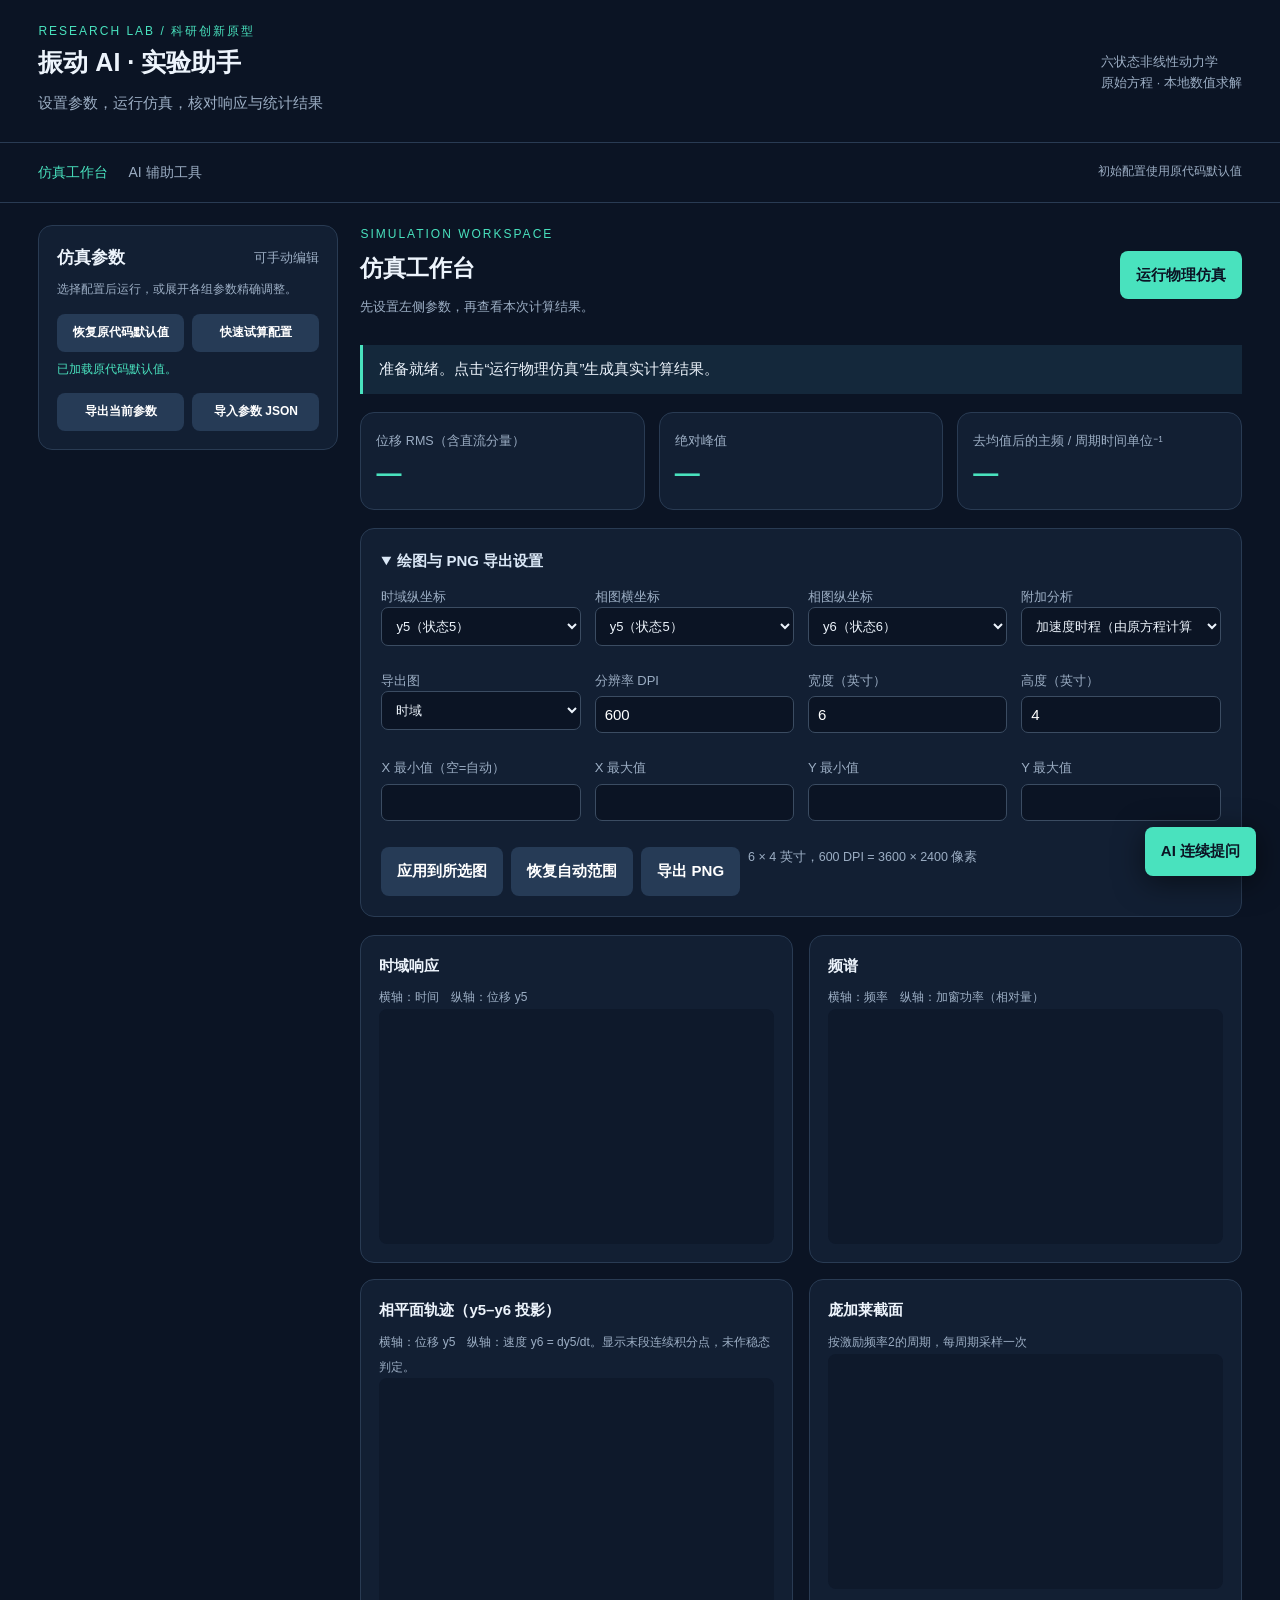
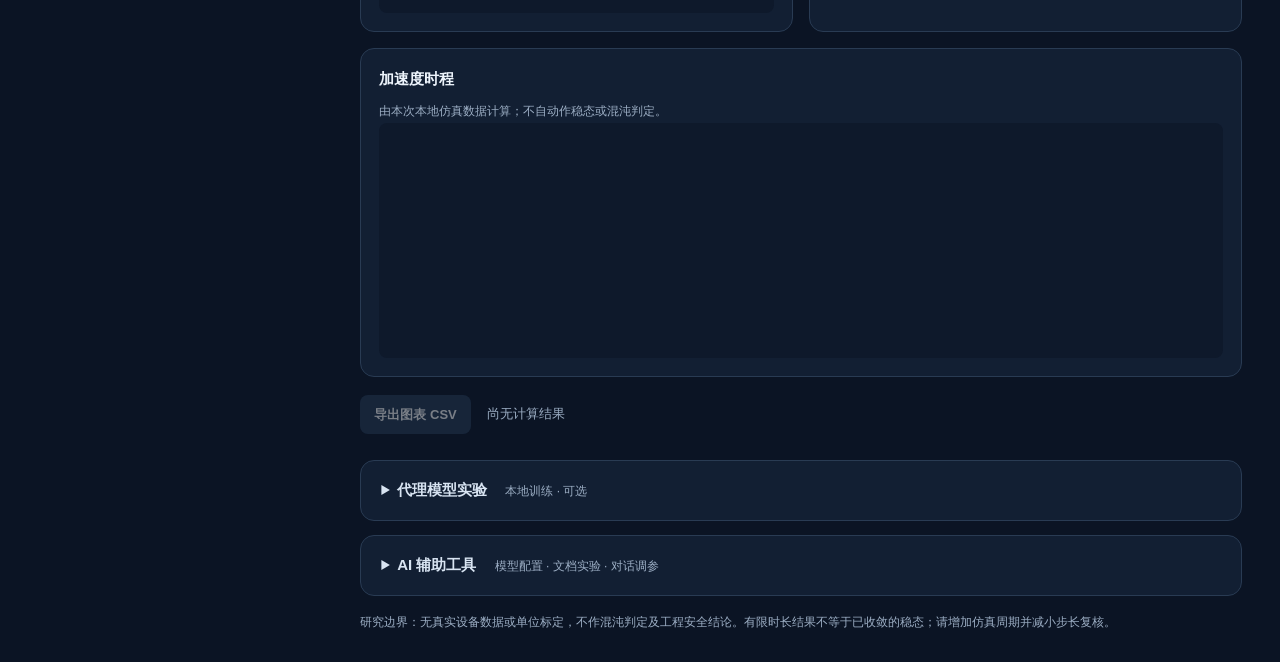
==== index.html @ e9e7aa8c "振动 AI 实验助手：六状态非线性动力学实验台" ====
<!doctype html><html lang="zh-CN"><head><meta charset="utf-8"><meta name="viewport" content="width=device-width,initial-scale=1"><title>振动 AI · 科研实验助手</title>
<link rel="stylesheet" href="/styles.css">
</head><body><header><div><div class="tag">RESEARCH LAB / 科研创新原型</div><h1>振动 AI · 实验助手</h1><p>设置参数，运行仿真，核对响应与统计结果</p></div><small>六状态非线性动力学<br>原始方程 · 本地数值求解</small></header>
<nav class="entry-modes" aria-label="工作区导航"><a href="#workspace" class="active">仿真工作台</a><button id="openAssistant" class="text-button" aria-controls="assistantTools" aria-expanded="false">AI 辅助工具</button><span>初始配置使用原代码默认值</span></nav>
<main><aside class="panel" id="manualPanel"><div class="panel-heading"><h2>仿真参数</h2><small>可手动编辑</small></div><p>选择配置后运行，或展开各组参数精确调整。</p><div class="actions"><button id="resetDefaults" class="secondary">恢复原代码默认值</button><button id="quickDefaults" class="secondary">快速试算配置</button></div><p id="parameterState" role="status">已加载原代码默认值。</p><div id="fields"></div><div id="advanced"></div><div class="actions"><button id="config" class="secondary">导出当前参数</button><button id="load" class="secondary">导入参数 JSON</button><input type="file" id="file" accept=".json" hidden></div></aside>
<section id="workspace"><div class="workspace-heading"><div><div class="tag">SIMULATION WORKSPACE</div><h2>仿真工作台</h2><p>先设置左侧参数，再查看本次计算结果。</p></div><button id="run">运行物理仿真</button></div><div id="status" class="status" role="status">准备就绪。点击“运行物理仿真”生成真实计算结果。</div><div class="metrics"><div class="metric"><small>位移 RMS（含直流分量）</small><strong id="rms">—</strong></div><div class="metric"><small>绝对峰值</small><strong id="peak">—</strong></div><div class="metric"><small>去均值后的主频 / 周期时间单位⁻¹</small><strong id="freq">—</strong></div></div><details class="panel plot-options" open><summary>绘图与 PNG 导出设置</summary><div class="option-grid"><label>时域纵坐标<select id="timeAxis"></select></label><label>相图横坐标<select id="phaseX"></select></label><label>相图纵坐标<select id="phaseY"></select></label><label>附加分析<select id="analysisKind"><option value="acceleration">加速度时程（由原方程计算）</option><option value="rms">分窗 RMS（y5）</option><option value="histogram">位移分布（y5）</option><option value="autocorrelation">自相关（y5，末段）</option><option value="custom">自定义状态投影</option></select></label><label>导出图<select id="exportPlot"><option value="time">时域</option><option value="spectrum">频谱</option><option value="phase">相图</option><option value="section">庞加莱截面</option><option value="extra">附加分析图</option></select></label><label>分辨率 DPI<input id="pngDpi" type="number" min="72" max="1200" value="600"></label><label>宽度（英寸）<input id="pngWidth" type="number" min="2" max="16" step="0.1" value="6"></label><label>高度（英寸）<input id="pngHeight" type="number" min="2" max="16" step="0.1" value="4"></label><label>X 最小值（空=自动）<input type="number" step="any" id="xmin"></label><label>X 最大值<input type="number" step="any" id="xmax"></label><label>Y 最小值<input type="number" step="any" id="ymin"></label><label>Y 最大值<input type="number" step="any" id="ymax"></label></div><div class="actions"><button id="applyRange" class="secondary">应用到所选图</button><button id="autoRange" class="secondary">恢复自动范围</button><button id="exportPng" class="secondary">导出 PNG</button><small id="pngState">6 × 4 英寸，600 DPI = 3600 × 2400 像素</small></div></details><div class="grid" id="charts"><div class="chart"><h2>时域响应</h2><small id="timeNote">横轴：时间　纵轴：位移 y5</small><canvas id="time"></canvas></div><div class="chart"><h2>频谱</h2><small>横轴：频率　纵轴：加窗功率（相对量）</small><canvas id="spectrum"></canvas></div><div class="chart"><h2>相平面轨迹（y5–y6 投影）</h2><small id="phaseNote">横轴：位移 y5　纵轴：速度 y6 = dy5/dt。显示末段连续积分点，未作稳态判定。</small><canvas id="phase"></canvas></div><div class="chart"><h2>庞加莱截面</h2><small>按激励频率2的周期，每周期采样一次</small><canvas id="section"></canvas></div></div><div class="chart extra-chart"><h2 id="extraTitle">附加动力学分析</h2><small id="extraNote">选择分析类型后显示；不自动作稳态或混沌判定。</small><canvas id="extra"></canvas></div><div class="result-actions"><button class="secondary" id="csv" disabled>导出图表 CSV</button><small id="resultMeta">尚无计算结果</small></div><details class="panel ai" id="surrogateTools"><summary>代理模型实验 <small>本地训练 · 可选</small></summary><div class="tool-content"><p>使用仿真样本训练 RMS 代理模型，并对候选参数重新求解验证。</p><button id="learn" class="secondary">训练代理模型并验证</button><h3>实验记录</h3><p id="aiResult">使用固定种子生成36组仿真实验，27组训练、9组独立留出评估。AI预测不同参数下的RMS，再用物理仿真验证推荐。训练仅调整第三阻尼，保持外部激励不变。</p><div class="actions"><button class="secondary" id="report" disabled>导出实验报告</button><button class="secondary" id="apply" disabled>采用推荐参数并仿真</button></div><p class="notice">训练范围：Omegaeh 0.7–1.3；Fah 0.02–0.12；Epsilon33 0.02–0.08。</p></div></details><details class="panel auxiliary" id="assistantTools"><summary>AI 辅助工具 <small>模型配置 · 文档实验 · 对话调参</small></summary><div id="assistant" class="tool-content"></div></details><p class="notice">研究边界：无真实设备数据或单位标定，不作混沌判定及工程安全结论。有限时长结果不等于已收敛的稳态；请增加仿真周期并减小步长复核。</p></section></main>
<button id="chatLauncher" class="chat-launcher" aria-controls="chatDock">AI 连续提问</button><aside id="chatDock" class="chat-dock" hidden><div class="dock-heading"><strong>AI 科研助手</strong><button id="closeChat" class="secondary">收起</button></div><div id="dockBody"></div></aside><script src="/defaults.js"></script>
<script src="/main.js"></script><script src="/assistant.js"></script><script src="/analysis.js"></script></body></html>
---- styles.css ----
:root{color-scheme:dark;--bg:#0b1424;--card:#121f33;--line:#293b53;--muted:#9caec4;--accent:#49e2be}*{box-sizing:border-box}body{margin:0;background:var(--bg);color:#edf4fc;font:15px/1.65 'Microsoft YaHei',sans-serif}header{padding:30px 4vw 22px;border-bottom:1px solid var(--line);display:flex;justify-content:space-between;align-items:center}h1{font-size:27px;margin:0}p{margin:8px 0;color:var(--muted)}.tag{color:var(--accent);font-size:12px;letter-spacing:2px}main{display:grid;grid-template-columns:310px 1fr;gap:24px;padding:25px 4vw}.panel,.chart,.metric{background:var(--card);border:1px solid var(--line);border-radius:14px;padding:20px}.panel{align-self:start}h2{font-size:17px;margin:0 0 14px}label{display:block;color:var(--muted);font-size:13px;margin:12px 0}input{width:100%;margin-top:5px;border:1px solid #3b4c62;border-radius:7px;padding:9px;background:#0b1424;color:white;font-size:15px}button{border:0;border-radius:8px;padding:12px 16px;font:inherit;font-weight:600;cursor:pointer;background:var(--accent);color:#0b1424}button.secondary{background:#263b56;color:white}button:disabled{opacity:.45;cursor:wait}.actions{display:flex;gap:8px;flex-wrap:wrap;margin-top:14px}.panel button{width:100%}small{color:var(--muted)}.metrics{display:grid;grid-template-columns:repeat(3,1fr);gap:14px;margin:16px 0}.metric{padding:15px}.metric strong{font-size:25px;display:block;color:var(--accent);overflow-wrap:anywhere}.grid{display:grid;grid-template-columns:1fr 1fr;gap:16px}.chart h2{margin-bottom:6px}canvas{width:100%;height:235px;display:block}.status{padding:12px 16px;border-left:3px solid var(--accent);background:#14283b;white-space:pre-wrap}.ai{margin-top:20px}#aiResult{white-space:pre-wrap}details{margin-top:14px}summary{cursor:pointer;color:var(--muted)}.notice{font-size:12px;margin-top:16px}.good{color:var(--accent)}@media(max-width:950px){main{grid-template-columns:minmax(0,1fr)}.panel,section,.chart{min-width:0}.grid{grid-template-columns:1fr}header{display:block}.metrics{grid-template-columns:1fr}}
select,textarea{width:100%;background:#0b1424;color:#edf4fc;border:1px solid #3b4c62;border-radius:7px;padding:10px;font:inherit}textarea{min-height:110px;resize:vertical}pre{white-space:pre-wrap;overflow-wrap:anywhere;font:13px/1.6 Microsoft YaHei,sans-serif}table{width:100%;border-collapse:collapse;font-size:13px}td,th{text-align:left;padding:8px;border-bottom:1px solid #293b53;overflow-wrap:anywhere}.assistant-panel{margin-bottom:20px}.assistant-panel button{width:auto}input[type=checkbox]{width:auto} .scroll-table{overflow:auto}.entry-modes{padding:18px 4vw 0}.entry-modes a{display:inline-block;padding:10px 16px;margin-right:12px;border:1px solid #49e2be;border-radius:8px;color:#49e2be;text-decoration:none}#manualPanel,#assistant{scroll-margin-top:20px}#parameterState{font-size:12px;color:#49e2be}summary{font-weight:600} .entry-modes p{font-size:13px}.preset-row{display:flex;flex-wrap:wrap;gap:6px;margin:12px 0}.preset-row button{padding:7px 10px;font-size:12px}.chat-box{border:1px solid #3b4c62;border-radius:12px;padding:16px;margin:20px 0}.chat-log{max-height:320px;overflow:auto;display:flex;flex-direction:column;gap:10px}.chat-msg{white-space:pre-wrap;overflow-wrap:anywhere;padding:10px 14px;border-radius:10px;background:#192e46;max-width:95%}.chat-msg.user{align-self:flex-end;background:#245648}.chat-box textarea{min-height:75px;margin-top:12px}
/* Simulation is the primary workspace; auxiliary tools stay collapsed. */
html{scroll-behavior:smooth}header{padding:22px 3vw 18px}h1{font-size:25px}
main{grid-template-columns:300px minmax(0,1fr);gap:22px;padding:22px 3vw;max-width:1720px;margin:auto}
.entry-modes{padding:12px 3vw;display:flex;align-items:center;gap:20px;border-bottom:1px solid var(--line)}
.entry-modes a{margin:0;padding:6px 0;border:0;border-radius:0;font-size:14px}.entry-modes span{margin-left:auto;color:var(--muted);font-size:12px}
.text-button{background:transparent;color:var(--muted);font-size:14px;padding:6px 0;font-weight:400}
.panel-heading,.workspace-heading{display:flex;align-items:center;justify-content:space-between;gap:16px}.panel-heading h2{margin:0}.workspace-heading{margin-bottom:20px}.workspace-heading h2{font-size:23px;margin:5px 0}.workspace-heading p{font-size:13px}.workspace-heading button{white-space:nowrap}
#manualPanel{position:sticky;top:18px;max-height:calc(100vh - 36px);overflow:auto;padding:18px}#manualPanel>p{font-size:12px}#fields details{border-top:1px solid var(--line);padding-top:10px;margin-top:12px}#fields summary{color:#d8e4f2}#fields label{margin:9px 0;font-size:12px}#fields input{padding:7px 9px;font-size:14px}#manualPanel .actions button{font-size:12px;padding:9px 10px;flex:1}
.metrics{margin:18px 0}.chart{padding:18px}.chart h2{font-size:15px}.chart small{font-size:12px}.grid{gap:16px}
.result-actions{display:flex;align-items:center;gap:16px;margin:18px 0 26px;flex-wrap:wrap}.result-actions button{font-size:13px;padding:9px 14px}
.auxiliary,.ai{padding:0;margin:14px 0}.auxiliary>summary,.ai>summary{padding:17px 20px;color:#d8e4f2;list-style-position:inside}.auxiliary summary small,.ai summary small{font-weight:400;margin-left:14px;font-size:12px}.tool-content{padding:0 20px 20px}.assistant-panel{border:0;background:transparent;padding:0;margin:0}.assistant-panel h2{display:none}.assistant-panel>p{font-size:13px}.chat-box{border:0;border-top:1px solid var(--line);border-radius:0;padding:14px 0}.chat-box>summary{font-size:14px;color:#d8e4f2}.chat-log{margin-top:16px}.tool-content button{width:auto}.notice{line-height:1.7}button:focus-visible,a:focus-visible,summary:focus-visible{outline:2px solid var(--accent);outline-offset:4px}button:disabled{cursor:not-allowed}canvas{background:#0e192b;border-radius:8px}
@media(max-width:1050px){main{grid-template-columns:270px minmax(0,1fr)}.grid{grid-template-columns:1fr}.metric strong{font-size:22px}}
@media(max-width:760px){main{grid-template-columns:minmax(0,1fr);padding:16px}#manualPanel{position:static;max-height:none}.workspace-heading{align-items:flex-start}.workspace-heading h2{font-size:20px}.entry-modes{padding:10px 16px;gap:18px}.entry-modes span{display:none}header{padding:18px 16px}header>small{display:none}.metrics{grid-template-columns:repeat(3,minmax(0,1fr));gap:8px}.metric{padding:10px}.metric small{font-size:10px}.metric strong{font-size:18px}.auxiliary summary small,.ai summary small{display:block;margin:5px 0 0 18px}.workspace-heading button{font-size:13px;padding:12px}.tool-content{padding:0 14px 16px}}

.option-grid{display:grid;grid-template-columns:repeat(4,minmax(0,1fr));gap:0 14px}.plot-options{margin-bottom:18px}.plot-options>summary{color:#dbe8f7}.extra-chart{margin-top:16px}.chat-launcher{position:fixed;right:24px;bottom:24px;z-index:40;box-shadow:0 6px 30px #0008}.chat-dock{position:fixed;right:18px;bottom:18px;width:min(480px,calc(100vw - 24px));height:min(780px,calc(100vh - 36px));background:#121f33;border:1px solid #49e2be;border-radius:14px;z-index:50;box-shadow:0 12px 60px #000a;display:flex;flex-direction:column}.chat-dock[hidden]{display:none}.dock-heading{display:flex;justify-content:space-between;align-items:center;padding:12px 16px;border-bottom:1px solid #293b53}.dock-heading button{padding:6px 12px;font-size:12px}#dockBody{padding:14px;overflow:auto;flex:1;display:flex;flex-direction:column}.chat-dock .chat-box{border:0;margin:0;padding:0;display:flex;flex-direction:column;flex:1;min-height:0}.chat-dock .chat-box>summary{display:none}.chat-dock .chat-log{flex:1;min-height:180px;max-height:none;overflow:auto;margin:0}.chat-dock .chat-msg{font-size:13px;flex-shrink:0}.chat-dock textarea{min-height:85px;max-height:180px}.chat-dock pre{font-size:11px}.chat-memory{display:flex;align-items:center;gap:10px;font-size:12px}.chat-memory select{width:auto;padding:5px}.chat-dock button{font-size:12px;padding:8px 12px}.chat-config-link{margin-bottom:10px}.plot-options .actions button{width:auto}@media(max-width:900px){.option-grid{grid-template-columns:repeat(2,minmax(0,1fr))}}
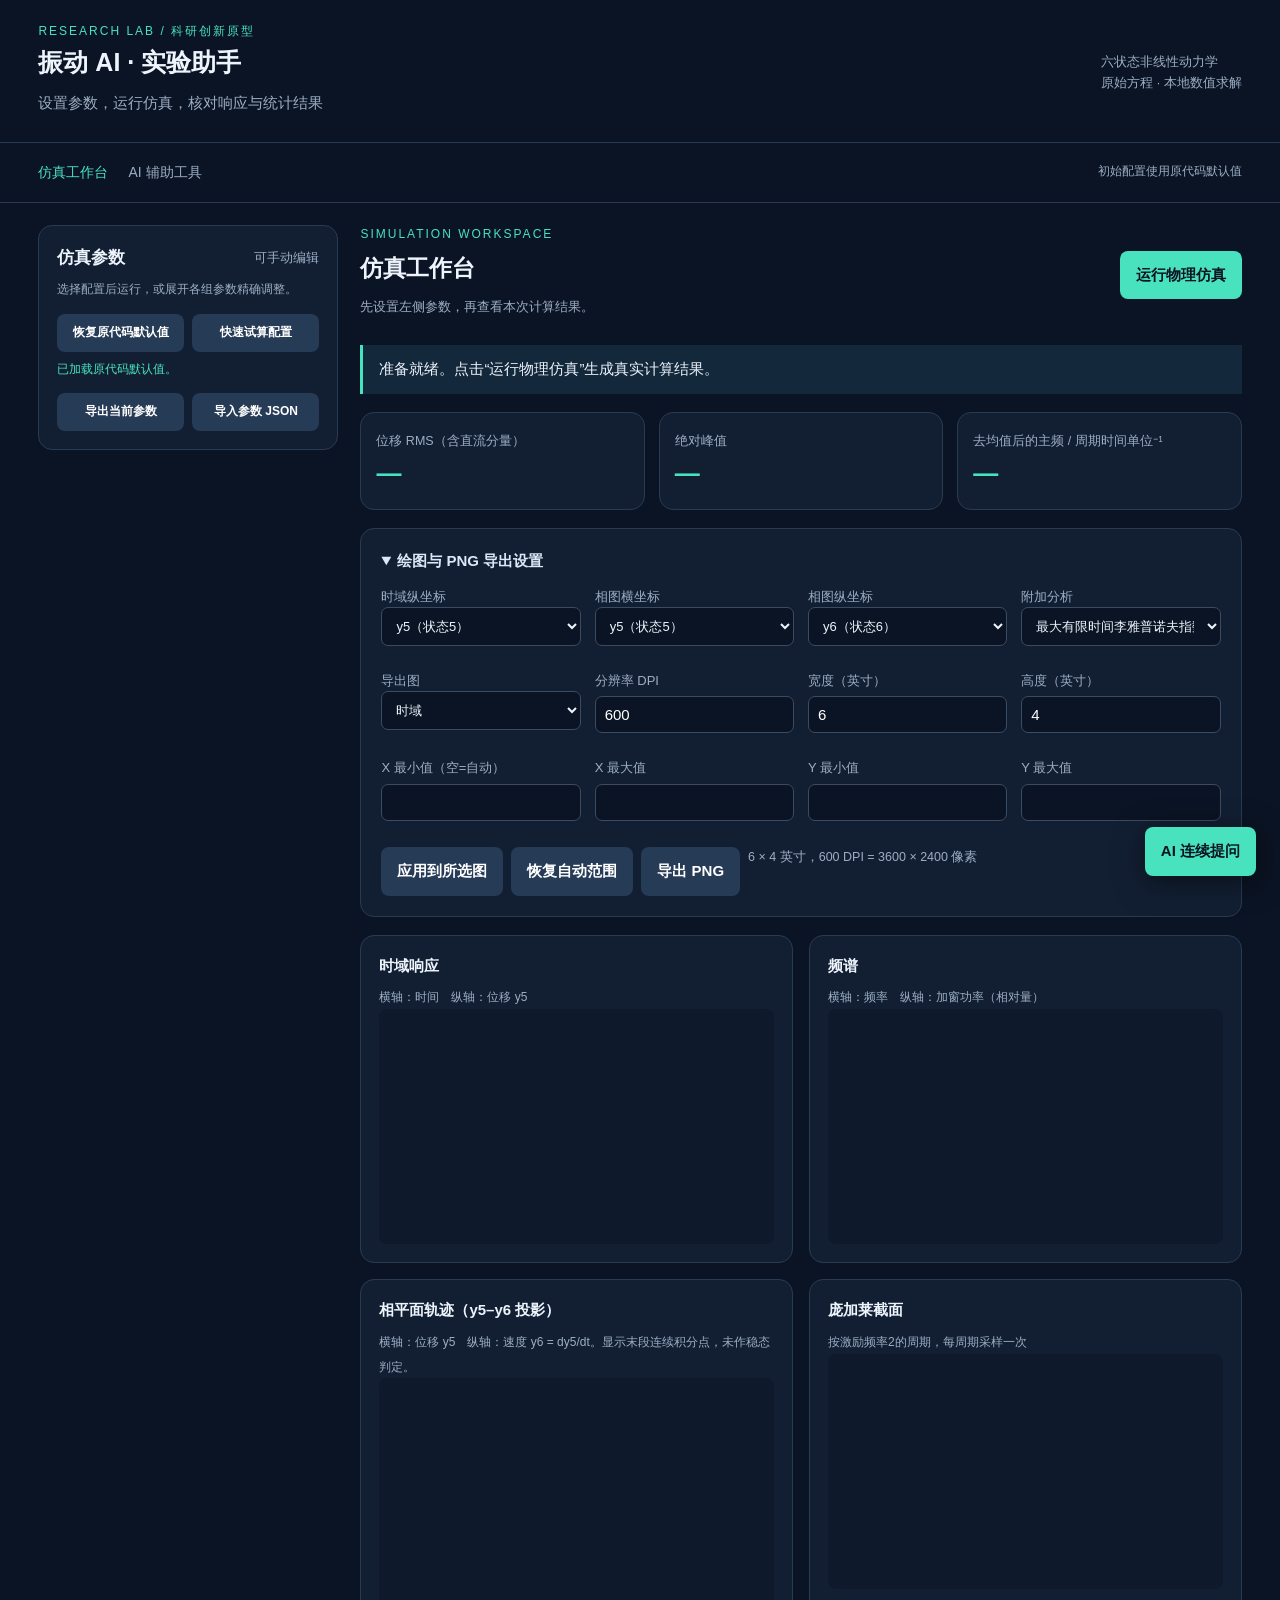
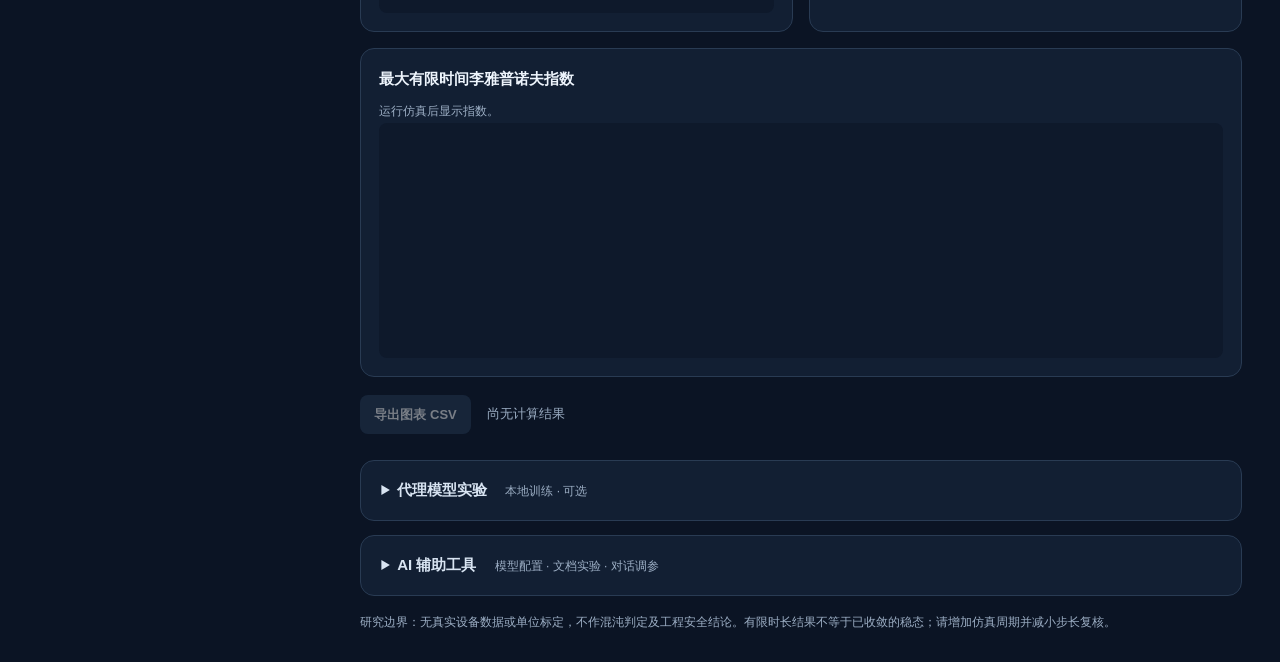
==== commit f5b17cab: "将加速度分析替换为有限时间李雅普诺夫指数" ====
--- a/index.html
+++ b/index.html
@@ -1,8 +1,9 @@
-<!doctype html><html lang="zh-CN"><head><meta charset="utf-8"><meta name="viewport" content="width=device-width,initial-scale=1"><title>振动 AI · 科研实验助手</title>
-<link rel="stylesheet" href="/styles.css">
-</head><body><header><div><div class="tag">RESEARCH LAB / 科研创新原型</div><h1>振动 AI · 实验助手</h1><p>设置参数，运行仿真，核对响应与统计结果</p></div><small>六状态非线性动力学<br>原始方程 · 本地数值求解</small></header>
-<nav class="entry-modes" aria-label="工作区导航"><a href="#workspace" class="active">仿真工作台</a><button id="openAssistant" class="text-button" aria-controls="assistantTools" aria-expanded="false">AI 辅助工具</button><span>初始配置使用原代码默认值</span></nav>
-<main><aside class="panel" id="manualPanel"><div class="panel-heading"><h2>仿真参数</h2><small>可手动编辑</small></div><p>选择配置后运行，或展开各组参数精确调整。</p><div class="actions"><button id="resetDefaults" class="secondary">恢复原代码默认值</button><button id="quickDefaults" class="secondary">快速试算配置</button></div><p id="parameterState" role="status">已加载原代码默认值。</p><div id="fields"></div><div id="advanced"></div><div class="actions"><button id="config" class="secondary">导出当前参数</button><button id="load" class="secondary">导入参数 JSON</button><input type="file" id="file" accept=".json" hidden></div></aside>
-<section id="workspace"><div class="workspace-heading"><div><div class="tag">SIMULATION WORKSPACE</div><h2>仿真工作台</h2><p>先设置左侧参数，再查看本次计算结果。</p></div><button id="run">运行物理仿真</button></div><div id="status" class="status" role="status">准备就绪。点击“运行物理仿真”生成真实计算结果。</div><div class="metrics"><div class="metric"><small>位移 RMS（含直流分量）</small><strong id="rms">—</strong></div><div class="metric"><small>绝对峰值</small><strong id="peak">—</strong></div><div class="metric"><small>去均值后的主频 / 周期时间单位⁻¹</small><strong id="freq">—</strong></div></div><details class="panel plot-options" open><summary>绘图与 PNG 导出设置</summary><div class="option-grid"><label>时域纵坐标<select id="timeAxis"></select></label><label>相图横坐标<select id="phaseX"></select></label><label>相图纵坐标<select id="phaseY"></select></label><label>附加分析<select id="analysisKind"><option value="acceleration">加速度时程（由原方程计算）</option><option value="rms">分窗 RMS（y5）</option><option value="histogram">位移分布（y5）</option><option value="autocorrelation">自相关（y5，末段）</option><option value="custom">自定义状态投影</option></select></label><label>导出图<select id="exportPlot"><option value="time">时域</option><option value="spectrum">频谱</option><option value="phase">相图</option><option value="section">庞加莱截面</option><option value="extra">附加分析图</option></select></label><label>分辨率 DPI<input id="pngDpi" type="number" min="72" max="1200" value="600"></label><label>宽度（英寸）<input id="pngWidth" type="number" min="2" max="16" step="0.1" value="6"></label><label>高度（英寸）<input id="pngHeight" type="number" min="2" max="16" step="0.1" value="4"></label><label>X 最小值（空=自动）<input type="number" step="any" id="xmin"></label><label>X 最大值<input type="number" step="any" id="xmax"></label><label>Y 最小值<input type="number" step="any" id="ymin"></label><label>Y 最大值<input type="number" step="any" id="ymax"></label></div><div class="actions"><button id="applyRange" class="secondary">应用到所选图</button><button id="autoRange" class="secondary">恢复自动范围</button><button id="exportPng" class="secondary">导出 PNG</button><small id="pngState">6 × 4 英寸，600 DPI = 3600 × 2400 像素</small></div></details><div class="grid" id="charts"><div class="chart"><h2>时域响应</h2><small id="timeNote">横轴：时间　纵轴：位移 y5</small><canvas id="time"></canvas></div><div class="chart"><h2>频谱</h2><small>横轴：频率　纵轴：加窗功率（相对量）</small><canvas id="spectrum"></canvas></div><div class="chart"><h2>相平面轨迹（y5–y6 投影）</h2><small id="phaseNote">横轴：位移 y5　纵轴：速度 y6 = dy5/dt。显示末段连续积分点，未作稳态判定。</small><canvas id="phase"></canvas></div><div class="chart"><h2>庞加莱截面</h2><small>按激励频率2的周期，每周期采样一次</small><canvas id="section"></canvas></div></div><div class="chart extra-chart"><h2 id="extraTitle">附加动力学分析</h2><small id="extraNote">选择分析类型后显示；不自动作稳态或混沌判定。</small><canvas id="extra"></canvas></div><div class="result-actions"><button class="secondary" id="csv" disabled>导出图表 CSV</button><small id="resultMeta">尚无计算结果</small></div><details class="panel ai" id="surrogateTools"><summary>代理模型实验 <small>本地训练 · 可选</small></summary><div class="tool-content"><p>使用仿真样本训练 RMS 代理模型，并对候选参数重新求解验证。</p><button id="learn" class="secondary">训练代理模型并验证</button><h3>实验记录</h3><p id="aiResult">使用固定种子生成36组仿真实验，27组训练、9组独立留出评估。AI预测不同参数下的RMS，再用物理仿真验证推荐。训练仅调整第三阻尼，保持外部激励不变。</p><div class="actions"><button class="secondary" id="report" disabled>导出实验报告</button><button class="secondary" id="apply" disabled>采用推荐参数并仿真</button></div><p class="notice">训练范围：Omegaeh 0.7–1.3；Fah 0.02–0.12；Epsilon33 0.02–0.08。</p></div></details><details class="panel auxiliary" id="assistantTools"><summary>AI 辅助工具 <small>模型配置 · 文档实验 · 对话调参</small></summary><div id="assistant" class="tool-content"></div></details><p class="notice">研究边界：无真实设备数据或单位标定，不作混沌判定及工程安全结论。有限时长结果不等于已收敛的稳态；请增加仿真周期并减小步长复核。</p></section></main>
-<button id="chatLauncher" class="chat-launcher" aria-controls="chatDock">AI 连续提问</button><aside id="chatDock" class="chat-dock" hidden><div class="dock-heading"><strong>AI 科研助手</strong><button id="closeChat" class="secondary">收起</button></div><div id="dockBody"></div></aside><script src="/defaults.js"></script>
-<script src="/main.js"></script><script src="/assistant.js"></script><script src="/analysis.js"></script></body></html>
+<!doctype html><html lang="zh-CN"><head><meta charset="utf-8"><meta name="viewport" content="width=device-width,initial-scale=1"><title>振动 AI · 科研实验助手</title>
+<link rel="stylesheet" href="/styles.css">
+</head><body><header><div><div class="tag">RESEARCH LAB / 科研创新原型</div><h1>振动 AI · 实验助手</h1><p>设置参数，运行仿真，核对响应与统计结果</p></div><small>六状态非线性动力学<br>原始方程 · 本地数值求解</small></header>
+<nav class="entry-modes" aria-label="工作区导航"><a href="#workspace" class="active">仿真工作台</a><button id="openAssistant" class="text-button" aria-controls="assistantTools" aria-expanded="false">AI 辅助工具</button><span>初始配置使用原代码默认值</span></nav>
+<main><aside class="panel" id="manualPanel"><div class="panel-heading"><h2>仿真参数</h2><small>可手动编辑</small></div><p>选择配置后运行，或展开各组参数精确调整。</p><div class="actions"><button id="resetDefaults" class="secondary">恢复原代码默认值</button><button id="quickDefaults" class="secondary">快速试算配置</button></div><p id="parameterState" role="status">已加载原代码默认值。</p><div id="fields"></div><div id="advanced"></div><div class="actions"><button id="config" class="secondary">导出当前参数</button><button id="load" class="secondary">导入参数 JSON</button><input type="file" id="file" accept=".json" hidden></div></aside>
+<section id="workspace"><div class="workspace-heading"><div><div class="tag">SIMULATION WORKSPACE</div><h2>仿真工作台</h2><p>先设置左侧参数，再查看本次计算结果。</p></div><button id="run">运行物理仿真</button></div><div id="status" class="status" role="status">准备就绪。点击“运行物理仿真”生成真实计算结果。</div><div class="metrics"><div class="metric"><small>位移 RMS（含直流分量）</small><strong id="rms">—</strong></div><div class="metric"><small>绝对峰值</small><strong id="peak">—</strong></div><div class="metric"><small>去均值后的主频 / 周期时间单位⁻¹</small><strong id="freq">—</strong></div></div><details class="panel plot-options" open><summary>绘图与 PNG 导出设置</summary><div class="option-grid"><label>时域纵坐标<select id="timeAxis"></select></label><label>相图横坐标<select id="phaseX"></select></label><label>相图纵坐标<select id="phaseY"></select></label><label>附加分析<select id="analysisKind"><option value="lyapunov">最大有限时间李雅普诺夫指数</option><option value="rms">分窗 RMS（y5）</option><option value="histogram">位移分布（y5）</option><option value="autocorrelation">自相关（y5，末段）</option><option value="custom">自定义状态投影</option></select></label><label>导出图<select id="exportPlot"><option value="time">时域</option><option value="spectrum">频谱</option><option value="phase">相图</option><option value="section">庞加莱截面</option><option value="extra">附加分析图</option></select></label><label>分辨率 DPI<input id="pngDpi" type="number" min="72" max="1200" value="600"></label><label>宽度（英寸）<input id="pngWidth" type="number" min="2" max="16" step="0.1" value="6"></label><label>高度（英寸）<input id="pngHeight" type="number" min="2" max="16" step="0.1" value="4"></label><label>X 最小值（空=自动）<input type="number" step="any" id="xmin"></label><label>X 最大值<input type="number" step="any" id="xmax"></label><label>Y 最小值<input type="number" step="any" id="ymin"></label><label>Y 最大值<input type="number" step="any" id="ymax"></label></div><div class="actions"><button id="applyRange" class="secondary">应用到所选图</button><button id="autoRange" class="secondary">恢复自动范围</button><button id="exportPng" class="secondary">导出 PNG</button><small id="pngState">6 × 4 英寸，600 DPI = 3600 × 2400 像素</small></div></details><div class="grid" id="charts"><div class="chart"><h2>时域响应</h2><small id="timeNote">横轴：时间　纵轴：位移 y5</small><canvas id="time"></canvas></div><div class="chart"><h2>频谱</h2><small>横轴：频率　纵轴：加窗功率（相对量）</small><canvas id="spectrum"></canvas></div><div class="chart"><h2>相平面轨迹（y5–y6 投影）</h2><small id="phaseNote">横轴：位移 y5　纵轴：速度 y6 = dy5/dt。显示末段连续积分点，未作稳态判定。</small><canvas id="phase"></canvas></div><div class="chart"><h2>庞加莱截面</h2><small>按激励频率2的周期，每周期采样一次</small><canvas id="section"></canvas></div></div><div class="chart extra-chart"><h2 id="extraTitle">附加动力学分析</h2><small id="extraNote">选择分析类型后显示；不自动作稳态或混沌判定。</small><canvas id="extra"></canvas></div><div class="result-actions"><button class="secondary" id="csv" disabled>导出图表 CSV</button><small id="resultMeta">尚无计算结果</small></div><details class="panel ai" id="surrogateTools"><summary>代理模型实验 <small>本地训练 · 可选</small></summary><div class="tool-content"><p>使用仿真样本训练 RMS 代理模型，并对候选参数重新求解验证。</p><button id="learn" class="secondary">训练代理模型并验证</button><h3>实验记录</h3><p id="aiResult">使用固定种子生成36组仿真实验，27组训练、9组独立留出评估。AI预测不同参数下的RMS，再用物理仿真验证推荐。训练仅调整第三阻尼，保持外部激励不变。</p><div class="actions"><button class="secondary" id="report" disabled>导出实验报告</button><button class="secondary" id="apply" disabled>采用推荐参数并仿真</button></div><p class="notice">训练范围：Omegaeh 0.7–1.3；Fah 0.02–0.12；Epsilon33 0.02–0.08。</p></div></details><details class="panel auxiliary" id="assistantTools"><summary>AI 辅助工具 <small>模型配置 · 文档实验 · 对话调参</small></summary><div id="assistant" class="tool-content"></div></details><p class="notice">研究边界：无真实设备数据或单位标定，不作混沌判定及工程安全结论。有限时长结果不等于已收敛的稳态；请增加仿真周期并减小步长复核。</p></section></main>
+<button id="chatLauncher" class="chat-launcher" aria-controls="chatDock">AI 连续提问</button><aside id="chatDock" class="chat-dock" hidden><div class="dock-heading"><strong>AI 科研助手</strong><button id="closeChat" class="secondary">收起</button></div><div id="dockBody"></div></aside><script src="/defaults.js"></script>
+<script src="/main.js"></script><script src="/assistant.js"></script><script src="/analysis.js"></script></body></html>
+
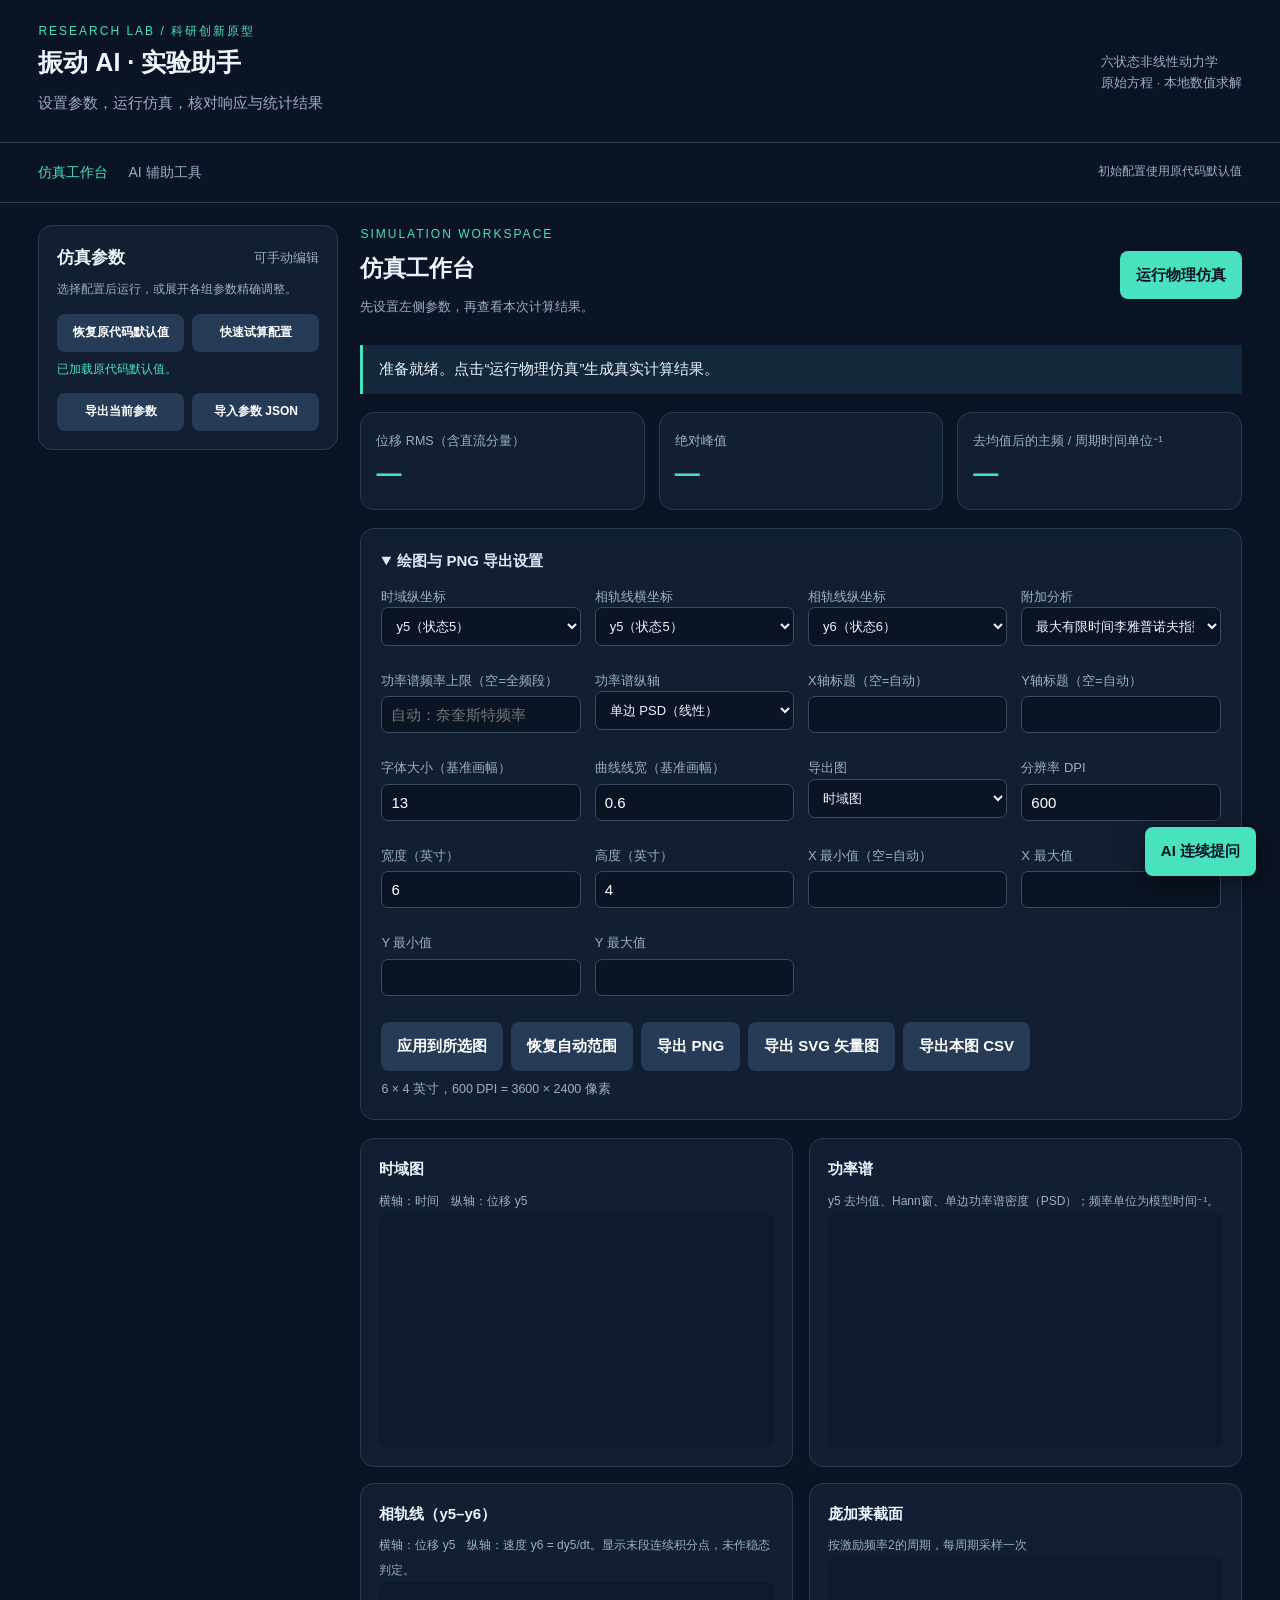
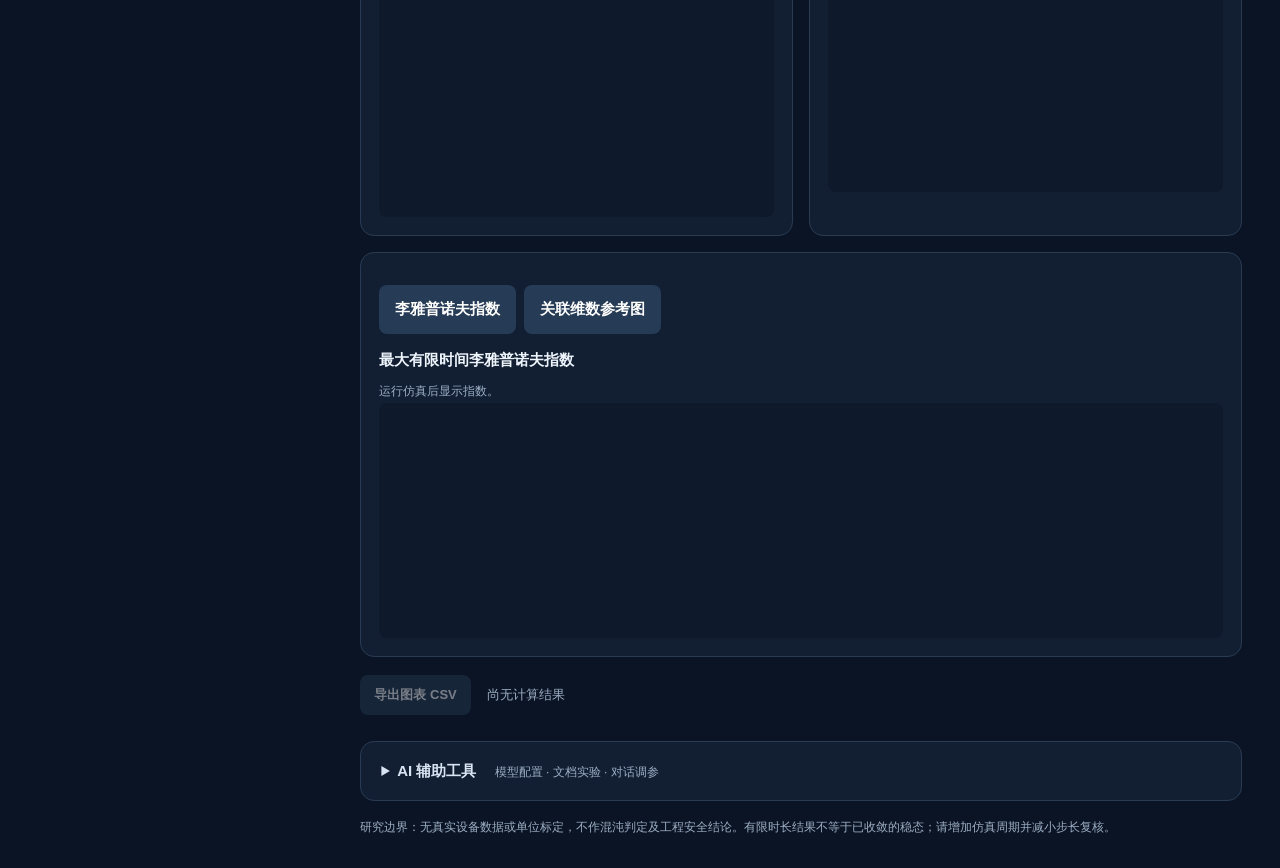
==== commit f4bcaf2f: "Update index.html" ====
--- a/index.html
+++ b/index.html
@@ -3,7 +3,8 @@
 </head><body><header><div><div class="tag">RESEARCH LAB / 科研创新原型</div><h1>振动 AI · 实验助手</h1><p>设置参数，运行仿真，核对响应与统计结果</p></div><small>六状态非线性动力学<br>原始方程 · 本地数值求解</small></header>
 <nav class="entry-modes" aria-label="工作区导航"><a href="#workspace" class="active">仿真工作台</a><button id="openAssistant" class="text-button" aria-controls="assistantTools" aria-expanded="false">AI 辅助工具</button><span>初始配置使用原代码默认值</span></nav>
 <main><aside class="panel" id="manualPanel"><div class="panel-heading"><h2>仿真参数</h2><small>可手动编辑</small></div><p>选择配置后运行，或展开各组参数精确调整。</p><div class="actions"><button id="resetDefaults" class="secondary">恢复原代码默认值</button><button id="quickDefaults" class="secondary">快速试算配置</button></div><p id="parameterState" role="status">已加载原代码默认值。</p><div id="fields"></div><div id="advanced"></div><div class="actions"><button id="config" class="secondary">导出当前参数</button><button id="load" class="secondary">导入参数 JSON</button><input type="file" id="file" accept=".json" hidden></div></aside>
-<section id="workspace"><div class="workspace-heading"><div><div class="tag">SIMULATION WORKSPACE</div><h2>仿真工作台</h2><p>先设置左侧参数，再查看本次计算结果。</p></div><button id="run">运行物理仿真</button></div><div id="status" class="status" role="status">准备就绪。点击“运行物理仿真”生成真实计算结果。</div><div class="metrics"><div class="metric"><small>位移 RMS（含直流分量）</small><strong id="rms">—</strong></div><div class="metric"><small>绝对峰值</small><strong id="peak">—</strong></div><div class="metric"><small>去均值后的主频 / 周期时间单位⁻¹</small><strong id="freq">—</strong></div></div><details class="panel plot-options" open><summary>绘图与 PNG 导出设置</summary><div class="option-grid"><label>时域纵坐标<select id="timeAxis"></select></label><label>相图横坐标<select id="phaseX"></select></label><label>相图纵坐标<select id="phaseY"></select></label><label>附加分析<select id="analysisKind"><option value="lyapunov">最大有限时间李雅普诺夫指数</option><option value="rms">分窗 RMS（y5）</option><option value="histogram">位移分布（y5）</option><option value="autocorrelation">自相关（y5，末段）</option><option value="custom">自定义状态投影</option></select></label><label>导出图<select id="exportPlot"><option value="time">时域</option><option value="spectrum">频谱</option><option value="phase">相图</option><option value="section">庞加莱截面</option><option value="extra">附加分析图</option></select></label><label>分辨率 DPI<input id="pngDpi" type="number" min="72" max="1200" value="600"></label><label>宽度（英寸）<input id="pngWidth" type="number" min="2" max="16" step="0.1" value="6"></label><label>高度（英寸）<input id="pngHeight" type="number" min="2" max="16" step="0.1" value="4"></label><label>X 最小值（空=自动）<input type="number" step="any" id="xmin"></label><label>X 最大值<input type="number" step="any" id="xmax"></label><label>Y 最小值<input type="number" step="any" id="ymin"></label><label>Y 最大值<input type="number" step="any" id="ymax"></label></div><div class="actions"><button id="applyRange" class="secondary">应用到所选图</button><button id="autoRange" class="secondary">恢复自动范围</button><button id="exportPng" class="secondary">导出 PNG</button><small id="pngState">6 × 4 英寸，600 DPI = 3600 × 2400 像素</small></div></details><div class="grid" id="charts"><div class="chart"><h2>时域响应</h2><small id="timeNote">横轴：时间　纵轴：位移 y5</small><canvas id="time"></canvas></div><div class="chart"><h2>频谱</h2><small>横轴：频率　纵轴：加窗功率（相对量）</small><canvas id="spectrum"></canvas></div><div class="chart"><h2>相平面轨迹（y5–y6 投影）</h2><small id="phaseNote">横轴：位移 y5　纵轴：速度 y6 = dy5/dt。显示末段连续积分点，未作稳态判定。</small><canvas id="phase"></canvas></div><div class="chart"><h2>庞加莱截面</h2><small>按激励频率2的周期，每周期采样一次</small><canvas id="section"></canvas></div></div><div class="chart extra-chart"><h2 id="extraTitle">附加动力学分析</h2><small id="extraNote">选择分析类型后显示；不自动作稳态或混沌判定。</small><canvas id="extra"></canvas></div><div class="result-actions"><button class="secondary" id="csv" disabled>导出图表 CSV</button><small id="resultMeta">尚无计算结果</small></div><details class="panel ai" id="surrogateTools"><summary>代理模型实验 <small>本地训练 · 可选</small></summary><div class="tool-content"><p>使用仿真样本训练 RMS 代理模型，并对候选参数重新求解验证。</p><button id="learn" class="secondary">训练代理模型并验证</button><h3>实验记录</h3><p id="aiResult">使用固定种子生成36组仿真实验，27组训练、9组独立留出评估。AI预测不同参数下的RMS，再用物理仿真验证推荐。训练仅调整第三阻尼，保持外部激励不变。</p><div class="actions"><button class="secondary" id="report" disabled>导出实验报告</button><button class="secondary" id="apply" disabled>采用推荐参数并仿真</button></div><p class="notice">训练范围：Omegaeh 0.7–1.3；Fah 0.02–0.12；Epsilon33 0.02–0.08。</p></div></details><details class="panel auxiliary" id="assistantTools"><summary>AI 辅助工具 <small>模型配置 · 文档实验 · 对话调参</small></summary><div id="assistant" class="tool-content"></div></details><p class="notice">研究边界：无真实设备数据或单位标定，不作混沌判定及工程安全结论。有限时长结果不等于已收敛的稳态；请增加仿真周期并减小步长复核。</p></section></main>
+<section id="workspace"><div class="workspace-heading"><div><div class="tag">SIMULATION WORKSPACE</div><h2>仿真工作台</h2><p>先设置左侧参数，再查看本次计算结果。</p></div><button id="run">运行物理仿真</button></div><div id="status" class="status" role="status">准备就绪。点击“运行物理仿真”生成真实计算结果。</div><div class="metrics"><div class="metric"><small>位移 RMS（含直流分量）</small><strong id="rms">—</strong></div><div class="metric"><small>绝对峰值</small><strong id="peak">—</strong></div><div class="metric"><small>去均值后的主频 / 周期时间单位⁻¹</small><strong id="freq">—</strong></div></div><details class="panel plot-options" open><summary>绘图与 PNG 导出设置</summary><div class="option-grid"><label>时域纵坐标<select id="timeAxis"></select></label><label>相轨线横坐标<select id="phaseX"></select></label><label>相轨线纵坐标<select id="phaseY"></select></label><label>附加分析<select id="analysisKind"><option value="lyapunov">最大有限时间李雅普诺夫指数</option><option value="rms">分窗 RMS（y5）</option><option value="histogram">位移分布（y5）</option><option value="autocorrelation">自相关（y5，末段）</option><option value="correlation_dimension">关联维数参考图</option><option value="custom">自定义状态投影</option></select></label><label>功率谱频率上限（空=全频段）<input id="spectrumMax" type="number" min="0" step="any" placeholder="自动：奈奎斯特频率"></label><label>功率谱纵轴<select id="spectrumScale"><option value="linear">单边 PSD（线性）</option><option value="db">单边 PSD（dB，参考值1模型单位）</option></select></label><label>X轴标题（空=自动）<input id="figureXLabel" type="text"></label><label>Y轴标题（空=自动）<input id="figureYLabel" type="text"></label><label>字体大小（基准画幅）<input id="figureFont" type="number" min="8" max="24" value="13"></label><label>曲线线宽（基准画幅）<input id="figureLine" type="number" min="0.2" max="3" step="0.1" value="0.6"></label><label>导出图<select id="exportPlot"><option value="time">时域图</option><option value="spectrum">功率谱</option><option value="phase">相图</option><option value="section">庞加莱截面</option><option value="extra">附加分析图</option></select></label><label>分辨率 DPI<input id="pngDpi" type="number" min="72" max="1200" value="600"></label><label>宽度（英寸）<input id="pngWidth" type="number" min="2" max="16" step="0.1" value="6"></label><label>高度（英寸）<input id="pngHeight" type="number" min="2" max="16" step="0.1" value="4"></label><label>X 最小值（空=自动）<input type="number" step="any" id="xmin"></label><label>X 最大值<input type="number" step="any" id="xmax"></label><label>Y 最小值<input type="number" step="any" id="ymin"></label><label>Y 最大值<input type="number" step="any" id="ymax"></label></div><div class="actions"><button id="applyRange" class="secondary">应用到所选图</button><button id="autoRange" class="secondary">恢复自动范围</button><button id="exportPng" class="secondary">导出 PNG</button><button id="exportSvg" class="secondary">导出 SVG 矢量图</button><button id="exportFigureCsv" class="secondary">导出本图 CSV</button><small id="pngState">6 × 4 英寸，600 DPI = 3600 × 2400 像素</small></div></details><div class="grid" id="charts"><div class="chart"><h2>时域图</h2><small id="timeNote">横轴：时间　纵轴：位移 y5</small><canvas id="time"></canvas></div><div class="chart"><h2>功率谱</h2><small>y5 去均值、Hann窗、单边功率谱密度（PSD）；频率单位为模型时间⁻¹。</small><canvas id="spectrum"></canvas></div><div class="chart"><h2>相轨线（y5–y6）</h2><small id="phaseNote">横轴：位移 y5　纵轴：速度 y6 = dy5/dt。显示末段连续积分点，未作稳态判定。</small><canvas id="phase"></canvas></div><div class="chart"><h2>庞加莱截面</h2><small>按激励频率2的周期，每周期采样一次</small><canvas id="section"></canvas></div></div><div class="chart extra-chart"><h2 id="extraTitle">附加动力学分析</h2><small id="extraNote">选择分析类型后显示；不自动作稳态或混沌判定。</small><canvas id="extra"></canvas></div><div class="result-actions"><button class="secondary" id="csv" disabled>导出图表 CSV</button><small id="resultMeta">尚无计算结果</small></div><details class="panel auxiliary" id="assistantTools"><summary>AI 辅助工具 <small>模型配置 · 文档实验 · 对话调参</small></summary><div id="assistant" class="tool-content"></div></details><p class="notice">研究边界：无真实设备数据或单位标定，不作混沌判定及工程安全结论。有限时长结果不等于已收敛的稳态；请增加仿真周期并减小步长复核。</p></section></main>
 <button id="chatLauncher" class="chat-launcher" aria-controls="chatDock">AI 连续提问</button><aside id="chatDock" class="chat-dock" hidden><div class="dock-heading"><strong>AI 科研助手</strong><button id="closeChat" class="secondary">收起</button></div><div id="dockBody"></div></aside><script src="/defaults.js"></script>
 <script src="/main.js"></script><script src="/assistant.js"></script><script src="/analysis.js"></script></body></html>
 
+
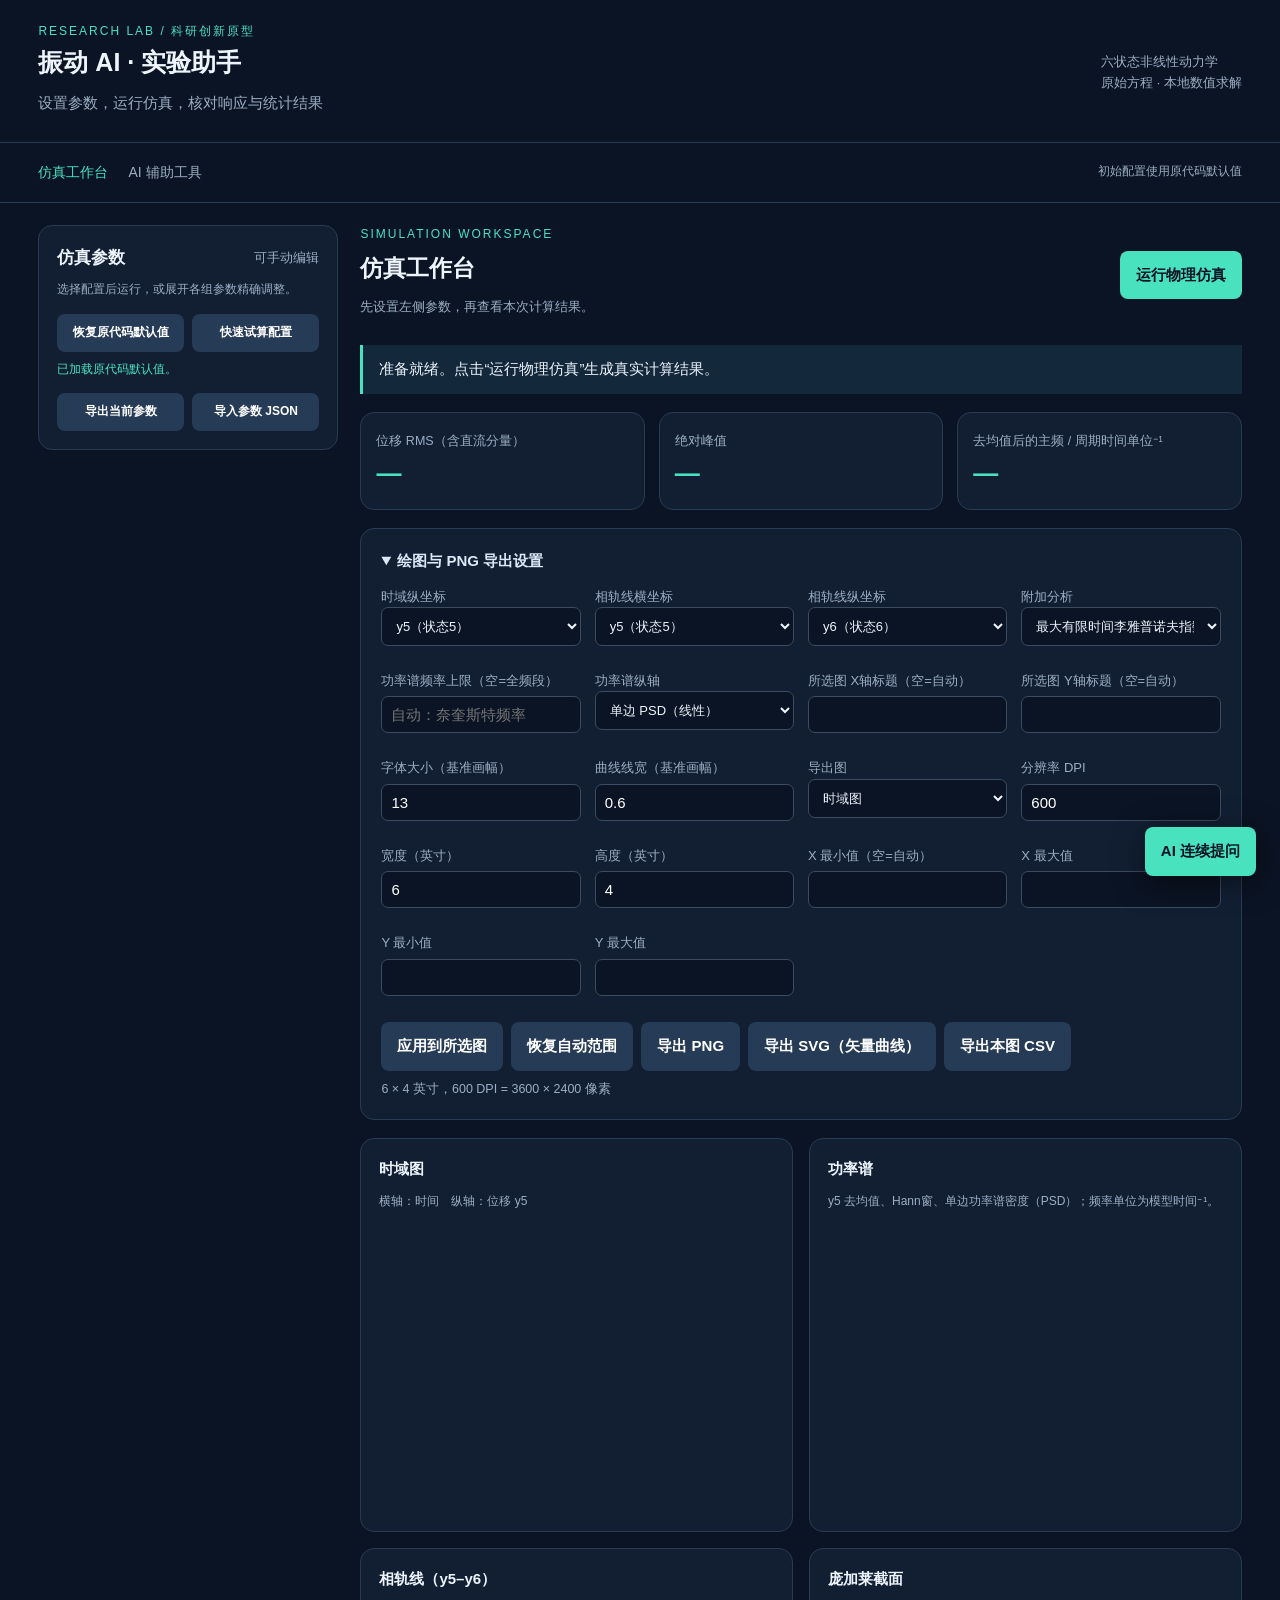
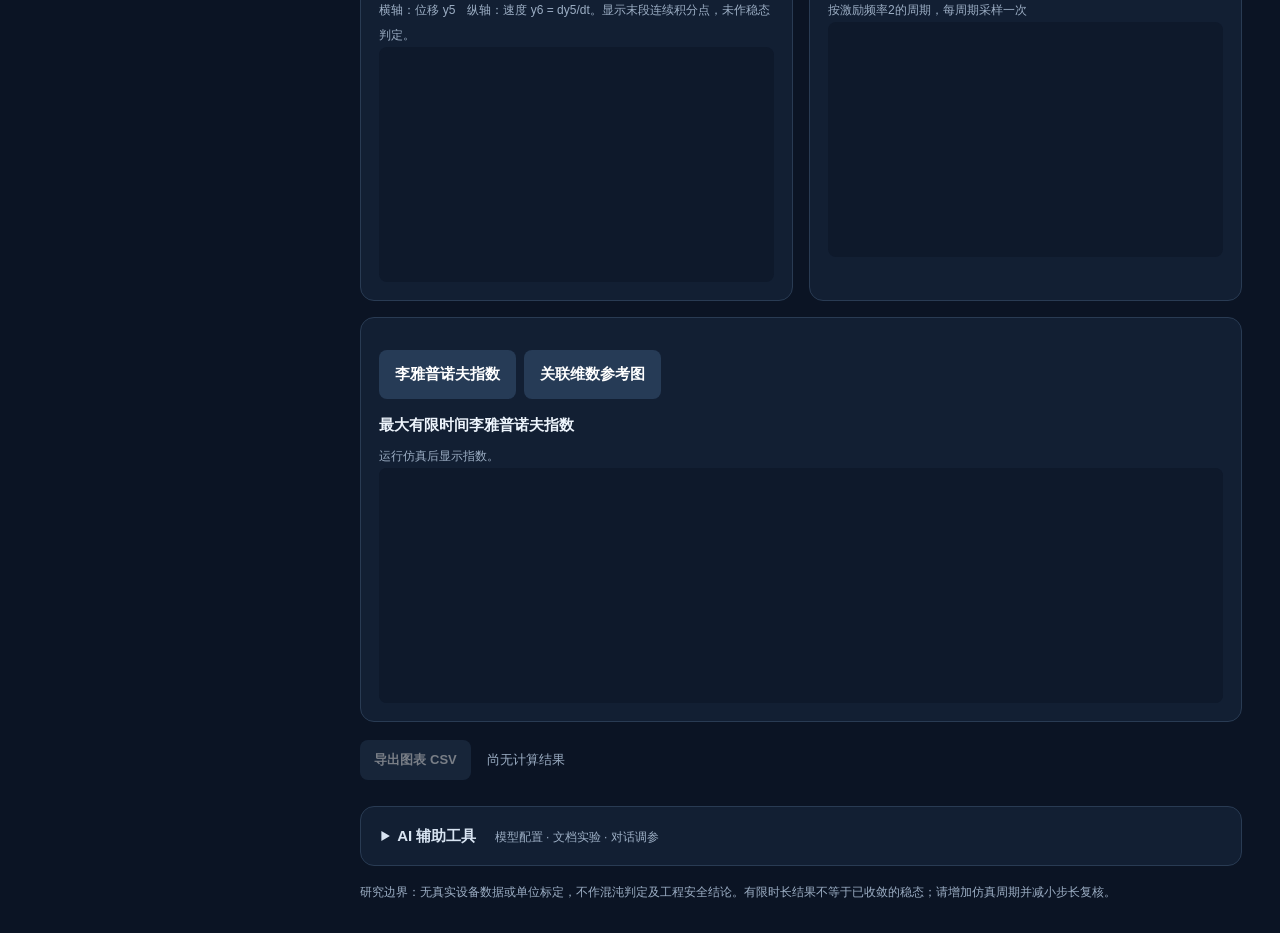
==== commit a50c5864: "Update index.html" ====
--- a/index.html
+++ b/index.html
@@ -3,8 +3,8 @@
 </head><body><header><div><div class="tag">RESEARCH LAB / 科研创新原型</div><h1>振动 AI · 实验助手</h1><p>设置参数，运行仿真，核对响应与统计结果</p></div><small>六状态非线性动力学<br>原始方程 · 本地数值求解</small></header>
 <nav class="entry-modes" aria-label="工作区导航"><a href="#workspace" class="active">仿真工作台</a><button id="openAssistant" class="text-button" aria-controls="assistantTools" aria-expanded="false">AI 辅助工具</button><span>初始配置使用原代码默认值</span></nav>
 <main><aside class="panel" id="manualPanel"><div class="panel-heading"><h2>仿真参数</h2><small>可手动编辑</small></div><p>选择配置后运行，或展开各组参数精确调整。</p><div class="actions"><button id="resetDefaults" class="secondary">恢复原代码默认值</button><button id="quickDefaults" class="secondary">快速试算配置</button></div><p id="parameterState" role="status">已加载原代码默认值。</p><div id="fields"></div><div id="advanced"></div><div class="actions"><button id="config" class="secondary">导出当前参数</button><button id="load" class="secondary">导入参数 JSON</button><input type="file" id="file" accept=".json" hidden></div></aside>
-<section id="workspace"><div class="workspace-heading"><div><div class="tag">SIMULATION WORKSPACE</div><h2>仿真工作台</h2><p>先设置左侧参数，再查看本次计算结果。</p></div><button id="run">运行物理仿真</button></div><div id="status" class="status" role="status">准备就绪。点击“运行物理仿真”生成真实计算结果。</div><div class="metrics"><div class="metric"><small>位移 RMS（含直流分量）</small><strong id="rms">—</strong></div><div class="metric"><small>绝对峰值</small><strong id="peak">—</strong></div><div class="metric"><small>去均值后的主频 / 周期时间单位⁻¹</small><strong id="freq">—</strong></div></div><details class="panel plot-options" open><summary>绘图与 PNG 导出设置</summary><div class="option-grid"><label>时域纵坐标<select id="timeAxis"></select></label><label>相轨线横坐标<select id="phaseX"></select></label><label>相轨线纵坐标<select id="phaseY"></select></label><label>附加分析<select id="analysisKind"><option value="lyapunov">最大有限时间李雅普诺夫指数</option><option value="rms">分窗 RMS（y5）</option><option value="histogram">位移分布（y5）</option><option value="autocorrelation">自相关（y5，末段）</option><option value="correlation_dimension">关联维数参考图</option><option value="custom">自定义状态投影</option></select></label><label>功率谱频率上限（空=全频段）<input id="spectrumMax" type="number" min="0" step="any" placeholder="自动：奈奎斯特频率"></label><label>功率谱纵轴<select id="spectrumScale"><option value="linear">单边 PSD（线性）</option><option value="db">单边 PSD（dB，参考值1模型单位）</option></select></label><label>X轴标题（空=自动）<input id="figureXLabel" type="text"></label><label>Y轴标题（空=自动）<input id="figureYLabel" type="text"></label><label>字体大小（基准画幅）<input id="figureFont" type="number" min="8" max="24" value="13"></label><label>曲线线宽（基准画幅）<input id="figureLine" type="number" min="0.2" max="3" step="0.1" value="0.6"></label><label>导出图<select id="exportPlot"><option value="time">时域图</option><option value="spectrum">功率谱</option><option value="phase">相图</option><option value="section">庞加莱截面</option><option value="extra">附加分析图</option></select></label><label>分辨率 DPI<input id="pngDpi" type="number" min="72" max="1200" value="600"></label><label>宽度（英寸）<input id="pngWidth" type="number" min="2" max="16" step="0.1" value="6"></label><label>高度（英寸）<input id="pngHeight" type="number" min="2" max="16" step="0.1" value="4"></label><label>X 最小值（空=自动）<input type="number" step="any" id="xmin"></label><label>X 最大值<input type="number" step="any" id="xmax"></label><label>Y 最小值<input type="number" step="any" id="ymin"></label><label>Y 最大值<input type="number" step="any" id="ymax"></label></div><div class="actions"><button id="applyRange" class="secondary">应用到所选图</button><button id="autoRange" class="secondary">恢复自动范围</button><button id="exportPng" class="secondary">导出 PNG</button><button id="exportSvg" class="secondary">导出 SVG 矢量图</button><button id="exportFigureCsv" class="secondary">导出本图 CSV</button><small id="pngState">6 × 4 英寸，600 DPI = 3600 × 2400 像素</small></div></details><div class="grid" id="charts"><div class="chart"><h2>时域图</h2><small id="timeNote">横轴：时间　纵轴：位移 y5</small><canvas id="time"></canvas></div><div class="chart"><h2>功率谱</h2><small>y5 去均值、Hann窗、单边功率谱密度（PSD）；频率单位为模型时间⁻¹。</small><canvas id="spectrum"></canvas></div><div class="chart"><h2>相轨线（y5–y6）</h2><small id="phaseNote">横轴：位移 y5　纵轴：速度 y6 = dy5/dt。显示末段连续积分点，未作稳态判定。</small><canvas id="phase"></canvas></div><div class="chart"><h2>庞加莱截面</h2><small>按激励频率2的周期，每周期采样一次</small><canvas id="section"></canvas></div></div><div class="chart extra-chart"><h2 id="extraTitle">附加动力学分析</h2><small id="extraNote">选择分析类型后显示；不自动作稳态或混沌判定。</small><canvas id="extra"></canvas></div><div class="result-actions"><button class="secondary" id="csv" disabled>导出图表 CSV</button><small id="resultMeta">尚无计算结果</small></div><details class="panel auxiliary" id="assistantTools"><summary>AI 辅助工具 <small>模型配置 · 文档实验 · 对话调参</small></summary><div id="assistant" class="tool-content"></div></details><p class="notice">研究边界：无真实设备数据或单位标定，不作混沌判定及工程安全结论。有限时长结果不等于已收敛的稳态；请增加仿真周期并减小步长复核。</p></section></main>
+<section id="workspace"><div class="workspace-heading"><div><div class="tag">SIMULATION WORKSPACE</div><h2>仿真工作台</h2><p>先设置左侧参数，再查看本次计算结果。</p></div><button id="run">运行物理仿真</button></div><div id="status" class="status" role="status">准备就绪。点击“运行物理仿真”生成真实计算结果。</div><div class="metrics"><div class="metric"><small>位移 RMS（含直流分量）</small><strong id="rms">—</strong></div><div class="metric"><small>绝对峰值</small><strong id="peak">—</strong></div><div class="metric"><small>去均值后的主频 / 周期时间单位⁻¹</small><strong id="freq">—</strong></div></div><details class="panel plot-options" open><summary>绘图与 PNG 导出设置</summary><div class="option-grid"><label>时域纵坐标<select id="timeAxis"></select></label><label>相轨线横坐标<select id="phaseX"></select></label><label>相轨线纵坐标<select id="phaseY"></select></label><label>附加分析<select id="analysisKind"><option value="lyapunov">最大有限时间李雅普诺夫指数</option><option value="rms">分窗 RMS（y5）</option><option value="histogram">位移分布（y5）</option><option value="autocorrelation">自相关（y5，末段）</option><option value="correlation_dimension">关联维数参考图</option><option value="custom">自定义状态投影</option></select></label><label>功率谱频率上限（空=全频段）<input id="spectrumMax" type="number" min="0" step="any" placeholder="自动：奈奎斯特频率"></label><label>功率谱纵轴<select id="spectrumScale"><option value="linear">单边 PSD（线性）</option><option value="db">单边 PSD（dB，参考值1模型单位）</option></select></label><label>所选图 X轴标题（空=自动）<input id="figureXLabel" type="text" maxlength="160"></label><label>所选图 Y轴标题（空=自动）<input id="figureYLabel" type="text" maxlength="160"></label><label>字体大小（基准画幅）<input id="figureFont" type="number" min="8" max="24" value="13"></label><label>曲线线宽（基准画幅）<input id="figureLine" type="number" min="0.2" max="3" step="0.1" value="0.6"></label><label>导出图<select id="exportPlot"><option value="time">时域图</option><option value="spectrum">功率谱</option><option value="phase">相图</option><option value="section">庞加莱截面</option><option value="extra">附加分析图</option></select></label><label>分辨率 DPI<input id="pngDpi" type="number" min="72" max="1200" value="600"></label><label>宽度（英寸）<input id="pngWidth" type="number" min="2" max="16" step="0.1" value="6"></label><label>高度（英寸）<input id="pngHeight" type="number" min="2" max="16" step="0.1" value="4"></label><label>X 最小值（空=自动）<input type="number" step="any" id="xmin"></label><label>X 最大值<input type="number" step="any" id="xmax"></label><label>Y 最小值<input type="number" step="any" id="ymin"></label><label>Y 最大值<input type="number" step="any" id="ymax"></label></div><div class="actions"><button id="applyRange" class="secondary">应用到所选图</button><button id="autoRange" class="secondary">恢复自动范围</button><button id="exportPng" class="secondary">导出 PNG</button><button id="exportSvg" class="secondary">导出 SVG（矢量曲线）</button><button id="exportFigureCsv" class="secondary">导出本图 CSV</button><small id="pngState">6 × 4 英寸，600 DPI = 3600 × 2400 像素</small></div></details><div class="grid" id="charts"><div class="chart"><h2>时域图</h2><small id="timeNote">横轴：时间　纵轴：位移 y5</small><canvas id="time"></canvas></div><div class="chart"><h2>功率谱</h2><small>y5 去均值、Hann窗、单边功率谱密度（PSD）；频率单位为模型时间⁻¹。</small><canvas id="spectrum"></canvas></div><div class="chart"><h2>相轨线（y5–y6）</h2><small id="phaseNote">横轴：位移 y5　纵轴：速度 y6 = dy5/dt。显示末段连续积分点，未作稳态判定。</small><canvas id="phase"></canvas></div><div class="chart"><h2>庞加莱截面</h2><small>按激励频率2的周期，每周期采样一次</small><canvas id="section"></canvas></div></div><div class="chart extra-chart"><h2 id="extraTitle">附加动力学分析</h2><small id="extraNote">选择分析类型后显示；不自动作稳态或混沌判定。</small><canvas id="extra"></canvas></div><div class="result-actions"><button class="secondary" id="csv" disabled>导出图表 CSV</button><small id="resultMeta">尚无计算结果</small></div><details class="panel auxiliary" id="assistantTools"><summary>AI 辅助工具 <small>模型配置 · 文档实验 · 对话调参</small></summary><div id="assistant" class="tool-content"></div></details><p class="notice">研究边界：无真实设备数据或单位标定，不作混沌判定及工程安全结论。有限时长结果不等于已收敛的稳态；请增加仿真周期并减小步长复核。</p></section></main>
 <button id="chatLauncher" class="chat-launcher" aria-controls="chatDock">AI 连续提问</button><aside id="chatDock" class="chat-dock" hidden><div class="dock-heading"><strong>AI 科研助手</strong><button id="closeChat" class="secondary">收起</button></div><div id="dockBody"></div></aside><script src="/defaults.js"></script>
-<script src="/main.js"></script><script src="/assistant.js"></script><script src="/analysis.js"></script></body></html>
+<script src="/main.js"></script><script src="/assistant.js"></script><script src="/analysis.js"></script><script src="/review.js"></script><script src="/guide.js"></script></body></html>
 
 
--- a/styles.css
+++ b/styles.css
@@ -1,18 +1,23 @@
-
-:root{color-scheme:dark;--bg:#0b1424;--card:#121f33;--line:#293b53;--muted:#9caec4;--accent:#49e2be}*{box-sizing:border-box}body{margin:0;background:var(--bg);color:#edf4fc;font:15px/1.65 'Microsoft YaHei',sans-serif}header{padding:30px 4vw 22px;border-bottom:1px solid var(--line);display:flex;justify-content:space-between;align-items:center}h1{font-size:27px;margin:0}p{margin:8px 0;color:var(--muted)}.tag{color:var(--accent);font-size:12px;letter-spacing:2px}main{display:grid;grid-template-columns:310px 1fr;gap:24px;padding:25px 4vw}.panel,.chart,.metric{background:var(--card);border:1px solid var(--line);border-radius:14px;padding:20px}.panel{align-self:start}h2{font-size:17px;margin:0 0 14px}label{display:block;color:var(--muted);font-size:13px;margin:12px 0}input{width:100%;margin-top:5px;border:1px solid #3b4c62;border-radius:7px;padding:9px;background:#0b1424;color:white;font-size:15px}button{border:0;border-radius:8px;padding:12px 16px;font:inherit;font-weight:600;cursor:pointer;background:var(--accent);color:#0b1424}button.secondary{background:#263b56;color:white}button:disabled{opacity:.45;cursor:wait}.actions{display:flex;gap:8px;flex-wrap:wrap;margin-top:14px}.panel button{width:100%}small{color:var(--muted)}.metrics{display:grid;grid-template-columns:repeat(3,1fr);gap:14px;margin:16px 0}.metric{padding:15px}.metric strong{font-size:25px;display:block;color:var(--accent);overflow-wrap:anywhere}.grid{display:grid;grid-template-columns:1fr 1fr;gap:16px}.chart h2{margin-bottom:6px}canvas{width:100%;height:235px;display:block}.status{padding:12px 16px;border-left:3px solid var(--accent);background:#14283b;white-space:pre-wrap}.ai{margin-top:20px}#aiResult{white-space:pre-wrap}details{margin-top:14px}summary{cursor:pointer;color:var(--muted)}.notice{font-size:12px;margin-top:16px}.good{color:var(--accent)}@media(max-width:950px){main{grid-template-columns:minmax(0,1fr)}.panel,section,.chart{min-width:0}.grid{grid-template-columns:1fr}header{display:block}.metrics{grid-template-columns:1fr}}
-select,textarea{width:100%;background:#0b1424;color:#edf4fc;border:1px solid #3b4c62;border-radius:7px;padding:10px;font:inherit}textarea{min-height:110px;resize:vertical}pre{white-space:pre-wrap;overflow-wrap:anywhere;font:13px/1.6 Microsoft YaHei,sans-serif}table{width:100%;border-collapse:collapse;font-size:13px}td,th{text-align:left;padding:8px;border-bottom:1px solid #293b53;overflow-wrap:anywhere}.assistant-panel{margin-bottom:20px}.assistant-panel button{width:auto}input[type=checkbox]{width:auto} .scroll-table{overflow:auto}.entry-modes{padding:18px 4vw 0}.entry-modes a{display:inline-block;padding:10px 16px;margin-right:12px;border:1px solid #49e2be;border-radius:8px;color:#49e2be;text-decoration:none}#manualPanel,#assistant{scroll-margin-top:20px}#parameterState{font-size:12px;color:#49e2be}summary{font-weight:600} .entry-modes p{font-size:13px}.preset-row{display:flex;flex-wrap:wrap;gap:6px;margin:12px 0}.preset-row button{padding:7px 10px;font-size:12px}.chat-box{border:1px solid #3b4c62;border-radius:12px;padding:16px;margin:20px 0}.chat-log{max-height:320px;overflow:auto;display:flex;flex-direction:column;gap:10px}.chat-msg{white-space:pre-wrap;overflow-wrap:anywhere;padding:10px 14px;border-radius:10px;background:#192e46;max-width:95%}.chat-msg.user{align-self:flex-end;background:#245648}.chat-box textarea{min-height:75px;margin-top:12px}
-/* Simulation is the primary workspace; auxiliary tools stay collapsed. */
-html{scroll-behavior:smooth}header{padding:22px 3vw 18px}h1{font-size:25px}
-main{grid-template-columns:300px minmax(0,1fr);gap:22px;padding:22px 3vw;max-width:1720px;margin:auto}
-.entry-modes{padding:12px 3vw;display:flex;align-items:center;gap:20px;border-bottom:1px solid var(--line)}
-.entry-modes a{margin:0;padding:6px 0;border:0;border-radius:0;font-size:14px}.entry-modes span{margin-left:auto;color:var(--muted);font-size:12px}
-.text-button{background:transparent;color:var(--muted);font-size:14px;padding:6px 0;font-weight:400}
-.panel-heading,.workspace-heading{display:flex;align-items:center;justify-content:space-between;gap:16px}.panel-heading h2{margin:0}.workspace-heading{margin-bottom:20px}.workspace-heading h2{font-size:23px;margin:5px 0}.workspace-heading p{font-size:13px}.workspace-heading button{white-space:nowrap}
-#manualPanel{position:sticky;top:18px;max-height:calc(100vh - 36px);overflow:auto;padding:18px}#manualPanel>p{font-size:12px}#fields details{border-top:1px solid var(--line);padding-top:10px;margin-top:12px}#fields summary{color:#d8e4f2}#fields label{margin:9px 0;font-size:12px}#fields input{padding:7px 9px;font-size:14px}#manualPanel .actions button{font-size:12px;padding:9px 10px;flex:1}
-.metrics{margin:18px 0}.chart{padding:18px}.chart h2{font-size:15px}.chart small{font-size:12px}.grid{gap:16px}
-.result-actions{display:flex;align-items:center;gap:16px;margin:18px 0 26px;flex-wrap:wrap}.result-actions button{font-size:13px;padding:9px 14px}
-.auxiliary,.ai{padding:0;margin:14px 0}.auxiliary>summary,.ai>summary{padding:17px 20px;color:#d8e4f2;list-style-position:inside}.auxiliary summary small,.ai summary small{font-weight:400;margin-left:14px;font-size:12px}.tool-content{padding:0 20px 20px}.assistant-panel{border:0;background:transparent;padding:0;margin:0}.assistant-panel h2{display:none}.assistant-panel>p{font-size:13px}.chat-box{border:0;border-top:1px solid var(--line);border-radius:0;padding:14px 0}.chat-box>summary{font-size:14px;color:#d8e4f2}.chat-log{margin-top:16px}.tool-content button{width:auto}.notice{line-height:1.7}button:focus-visible,a:focus-visible,summary:focus-visible{outline:2px solid var(--accent);outline-offset:4px}button:disabled{cursor:not-allowed}canvas{background:#0e192b;border-radius:8px}
-@media(max-width:1050px){main{grid-template-columns:270px minmax(0,1fr)}.grid{grid-template-columns:1fr}.metric strong{font-size:22px}}
-@media(max-width:760px){main{grid-template-columns:minmax(0,1fr);padding:16px}#manualPanel{position:static;max-height:none}.workspace-heading{align-items:flex-start}.workspace-heading h2{font-size:20px}.entry-modes{padding:10px 16px;gap:18px}.entry-modes span{display:none}header{padding:18px 16px}header>small{display:none}.metrics{grid-template-columns:repeat(3,minmax(0,1fr));gap:8px}.metric{padding:10px}.metric small{font-size:10px}.metric strong{font-size:18px}.auxiliary summary small,.ai summary small{display:block;margin:5px 0 0 18px}.workspace-heading button{font-size:13px;padding:12px}.tool-content{padding:0 14px 16px}}
-
-.option-grid{display:grid;grid-template-columns:repeat(4,minmax(0,1fr));gap:0 14px}.plot-options{margin-bottom:18px}.plot-options>summary{color:#dbe8f7}.extra-chart{margin-top:16px}.chat-launcher{position:fixed;right:24px;bottom:24px;z-index:40;box-shadow:0 6px 30px #0008}.chat-dock{position:fixed;right:18px;bottom:18px;width:min(480px,calc(100vw - 24px));height:min(780px,calc(100vh - 36px));background:#121f33;border:1px solid #49e2be;border-radius:14px;z-index:50;box-shadow:0 12px 60px #000a;display:flex;flex-direction:column}.chat-dock[hidden]{display:none}.dock-heading{display:flex;justify-content:space-between;align-items:center;padding:12px 16px;border-bottom:1px solid #293b53}.dock-heading button{padding:6px 12px;font-size:12px}#dockBody{padding:14px;overflow:auto;flex:1;display:flex;flex-direction:column}.chat-dock .chat-box{border:0;margin:0;padding:0;display:flex;flex-direction:column;flex:1;min-height:0}.chat-dock .chat-box>summary{display:none}.chat-dock .chat-log{flex:1;min-height:180px;max-height:none;overflow:auto;margin:0}.chat-dock .chat-msg{font-size:13px;flex-shrink:0}.chat-dock textarea{min-height:85px;max-height:180px}.chat-dock pre{font-size:11px}.chat-memory{display:flex;align-items:center;gap:10px;font-size:12px}.chat-memory select{width:auto;padding:5px}.chat-dock button{font-size:12px;padding:8px 12px}.chat-config-link{margin-bottom:10px}.plot-options .actions button{width:auto}@media(max-width:900px){.option-grid{grid-template-columns:repeat(2,minmax(0,1fr))}}
+
+:root{color-scheme:dark;--bg:#0b1424;--card:#121f33;--line:#293b53;--muted:#9caec4;--accent:#49e2be}*{box-sizing:border-box}body{margin:0;background:var(--bg);color:#edf4fc;font:15px/1.65 'Microsoft YaHei',sans-serif}header{padding:30px 4vw 22px;border-bottom:1px solid var(--line);display:flex;justify-content:space-between;align-items:center}h1{font-size:27px;margin:0}p{margin:8px 0;color:var(--muted)}.tag{color:var(--accent);font-size:12px;letter-spacing:2px}main{display:grid;grid-template-columns:310px 1fr;gap:24px;padding:25px 4vw}.panel,.chart,.metric{background:var(--card);border:1px solid var(--line);border-radius:14px;padding:20px}.panel{align-self:start}h2{font-size:17px;margin:0 0 14px}label{display:block;color:var(--muted);font-size:13px;margin:12px 0}input{width:100%;margin-top:5px;border:1px solid #3b4c62;border-radius:7px;padding:9px;background:#0b1424;color:white;font-size:15px}button{border:0;border-radius:8px;padding:12px 16px;font:inherit;font-weight:600;cursor:pointer;background:var(--accent);color:#0b1424}button.secondary{background:#263b56;color:white}button:disabled{opacity:.45;cursor:wait}.actions{display:flex;gap:8px;flex-wrap:wrap;margin-top:14px}.panel button{width:100%}small{color:var(--muted)}.metrics{display:grid;grid-template-columns:repeat(3,1fr);gap:14px;margin:16px 0}.metric{padding:15px}.metric strong{font-size:25px;display:block;color:var(--accent);overflow-wrap:anywhere}.grid{display:grid;grid-template-columns:1fr 1fr;gap:16px}.chart h2{margin-bottom:6px}canvas{width:100%;height:235px;display:block}.status{padding:12px 16px;border-left:3px solid var(--accent);background:#14283b;white-space:pre-wrap}.ai{margin-top:20px}#aiResult{white-space:pre-wrap}details{margin-top:14px}summary{cursor:pointer;color:var(--muted)}.notice{font-size:12px;margin-top:16px}.good{color:var(--accent)}@media(max-width:950px){main{grid-template-columns:minmax(0,1fr)}.panel,section,.chart{min-width:0}.grid{grid-template-columns:1fr}header{display:block}.metrics{grid-template-columns:1fr}}
+select,textarea{width:100%;background:#0b1424;color:#edf4fc;border:1px solid #3b4c62;border-radius:7px;padding:10px;font:inherit}textarea{min-height:110px;resize:vertical}pre{white-space:pre-wrap;overflow-wrap:anywhere;font:13px/1.6 Microsoft YaHei,sans-serif}table{width:100%;border-collapse:collapse;font-size:13px}td,th{text-align:left;padding:8px;border-bottom:1px solid #293b53;overflow-wrap:anywhere}.assistant-panel{margin-bottom:20px}.assistant-panel button{width:auto}input[type=checkbox]{width:auto} .scroll-table{overflow:auto}.entry-modes{padding:18px 4vw 0}.entry-modes a{display:inline-block;padding:10px 16px;margin-right:12px;border:1px solid #49e2be;border-radius:8px;color:#49e2be;text-decoration:none}#manualPanel,#assistant{scroll-margin-top:20px}#parameterState{font-size:12px;color:#49e2be}summary{font-weight:600} .entry-modes p{font-size:13px}.preset-row{display:flex;flex-wrap:wrap;gap:6px;margin:12px 0}.preset-row button{padding:7px 10px;font-size:12px}.chat-box{border:1px solid #3b4c62;border-radius:12px;padding:16px;margin:20px 0}.chat-log{max-height:320px;overflow:auto;display:flex;flex-direction:column;gap:10px}.chat-msg{white-space:pre-wrap;overflow-wrap:anywhere;padding:10px 14px;border-radius:10px;background:#192e46;max-width:95%}.chat-msg.user{align-self:flex-end;background:#245648}.chat-box textarea{min-height:75px;margin-top:12px}
+/* Simulation is the primary workspace; auxiliary tools stay collapsed. */
+html{scroll-behavior:smooth}header{padding:22px 3vw 18px}h1{font-size:25px}
+main{grid-template-columns:300px minmax(0,1fr);gap:22px;padding:22px 3vw;max-width:1720px;margin:auto}
+.entry-modes{padding:12px 3vw;display:flex;align-items:center;gap:20px;border-bottom:1px solid var(--line)}
+.entry-modes a{margin:0;padding:6px 0;border:0;border-radius:0;font-size:14px}.entry-modes span{margin-left:auto;color:var(--muted);font-size:12px}
+.text-button{background:transparent;color:var(--muted);font-size:14px;padding:6px 0;font-weight:400}
+.panel-heading,.workspace-heading{display:flex;align-items:center;justify-content:space-between;gap:16px}.panel-heading h2{margin:0}.workspace-heading{margin-bottom:20px}.workspace-heading h2{font-size:23px;margin:5px 0}.workspace-heading p{font-size:13px}.workspace-heading button{white-space:nowrap}
+#manualPanel{position:sticky;top:18px;max-height:calc(100vh - 36px);overflow:auto;padding:18px}#manualPanel>p{font-size:12px}#fields details{border-top:1px solid var(--line);padding-top:10px;margin-top:12px}#fields summary{color:#d8e4f2}#fields label{margin:9px 0;font-size:12px}#fields input{padding:7px 9px;font-size:14px}#manualPanel .actions button{font-size:12px;padding:9px 10px;flex:1}
+.metrics{margin:18px 0}.chart{padding:18px}.chart h2{font-size:15px}.chart small{font-size:12px}.grid{gap:16px}
+.result-actions{display:flex;align-items:center;gap:16px;margin:18px 0 26px;flex-wrap:wrap}.result-actions button{font-size:13px;padding:9px 14px}
+.auxiliary,.ai{padding:0;margin:14px 0}.auxiliary>summary,.ai>summary{padding:17px 20px;color:#d8e4f2;list-style-position:inside}.auxiliary summary small,.ai summary small{font-weight:400;margin-left:14px;font-size:12px}.tool-content{padding:0 20px 20px}.assistant-panel{border:0;background:transparent;padding:0;margin:0}.assistant-panel h2{display:none}.assistant-panel>p{font-size:13px}.chat-box{border:0;border-top:1px solid var(--line);border-radius:0;padding:14px 0}.chat-box>summary{font-size:14px;color:#d8e4f2}.chat-log{margin-top:16px}.tool-content button{width:auto}.notice{line-height:1.7}button:focus-visible,a:focus-visible,summary:focus-visible{outline:2px solid var(--accent);outline-offset:4px}button:disabled{cursor:not-allowed}canvas{background:#0e192b;border-radius:8px}
+@media(max-width:1050px){main{grid-template-columns:270px minmax(0,1fr)}.grid{grid-template-columns:1fr}.metric strong{font-size:22px}}
+@media(max-width:760px){main{grid-template-columns:minmax(0,1fr);padding:16px}#manualPanel{position:static;max-height:none}.workspace-heading{align-items:flex-start}.workspace-heading h2{font-size:20px}.entry-modes{padding:10px 16px;gap:18px}.entry-modes span{display:none}header{padding:18px 16px}header>small{display:none}.metrics{grid-template-columns:repeat(3,minmax(0,1fr));gap:8px}.metric{padding:10px}.metric small{font-size:10px}.metric strong{font-size:18px}.auxiliary summary small,.ai summary small{display:block;margin:5px 0 0 18px}.workspace-heading button{font-size:13px;padding:12px}.tool-content{padding:0 14px 16px}}
+
+.option-grid{display:grid;grid-template-columns:repeat(4,minmax(0,1fr));gap:0 14px}.plot-options{margin-bottom:18px}.plot-options>summary{color:#dbe8f7}.extra-chart{margin-top:16px}.chat-launcher{position:fixed;right:24px;bottom:24px;z-index:40;box-shadow:0 6px 30px #0008}.chat-dock{position:fixed;right:18px;bottom:18px;width:min(480px,calc(100vw - 24px));height:min(780px,calc(100vh - 36px));background:#121f33;border:1px solid #49e2be;border-radius:14px;z-index:50;box-shadow:0 12px 60px #000a;display:flex;flex-direction:column}.chat-dock[hidden]{display:none}.dock-heading{display:flex;justify-content:space-between;align-items:center;padding:12px 16px;border-bottom:1px solid #293b53}.dock-heading button{padding:6px 12px;font-size:12px}#dockBody{padding:14px;overflow:auto;flex:1;display:flex;flex-direction:column}.chat-dock .chat-box{border:0;margin:0;padding:0;display:flex;flex-direction:column;flex:1;min-height:0}.chat-dock .chat-box>summary{display:none}.chat-dock .chat-log{flex:1;min-height:180px;max-height:none;overflow:auto;margin:0}.chat-dock .chat-msg{font-size:13px;flex-shrink:0}.chat-dock textarea{min-height:85px;max-height:180px}.chat-dock pre{font-size:11px}.chat-memory{display:flex;align-items:center;gap:10px;font-size:12px}.chat-memory select{width:auto;padding:5px}.chat-dock button{font-size:12px;padding:8px 12px}.chat-config-link{margin-bottom:10px}.plot-options .actions button{width:auto}@media(max-width:900px){.option-grid{grid-template-columns:repeat(2,minmax(0,1fr))}}
+
+/* Paper-style time and power-spectrum figures. */
+#time,#spectrum{height:300px;background:transparent;border-radius:0}
+
+
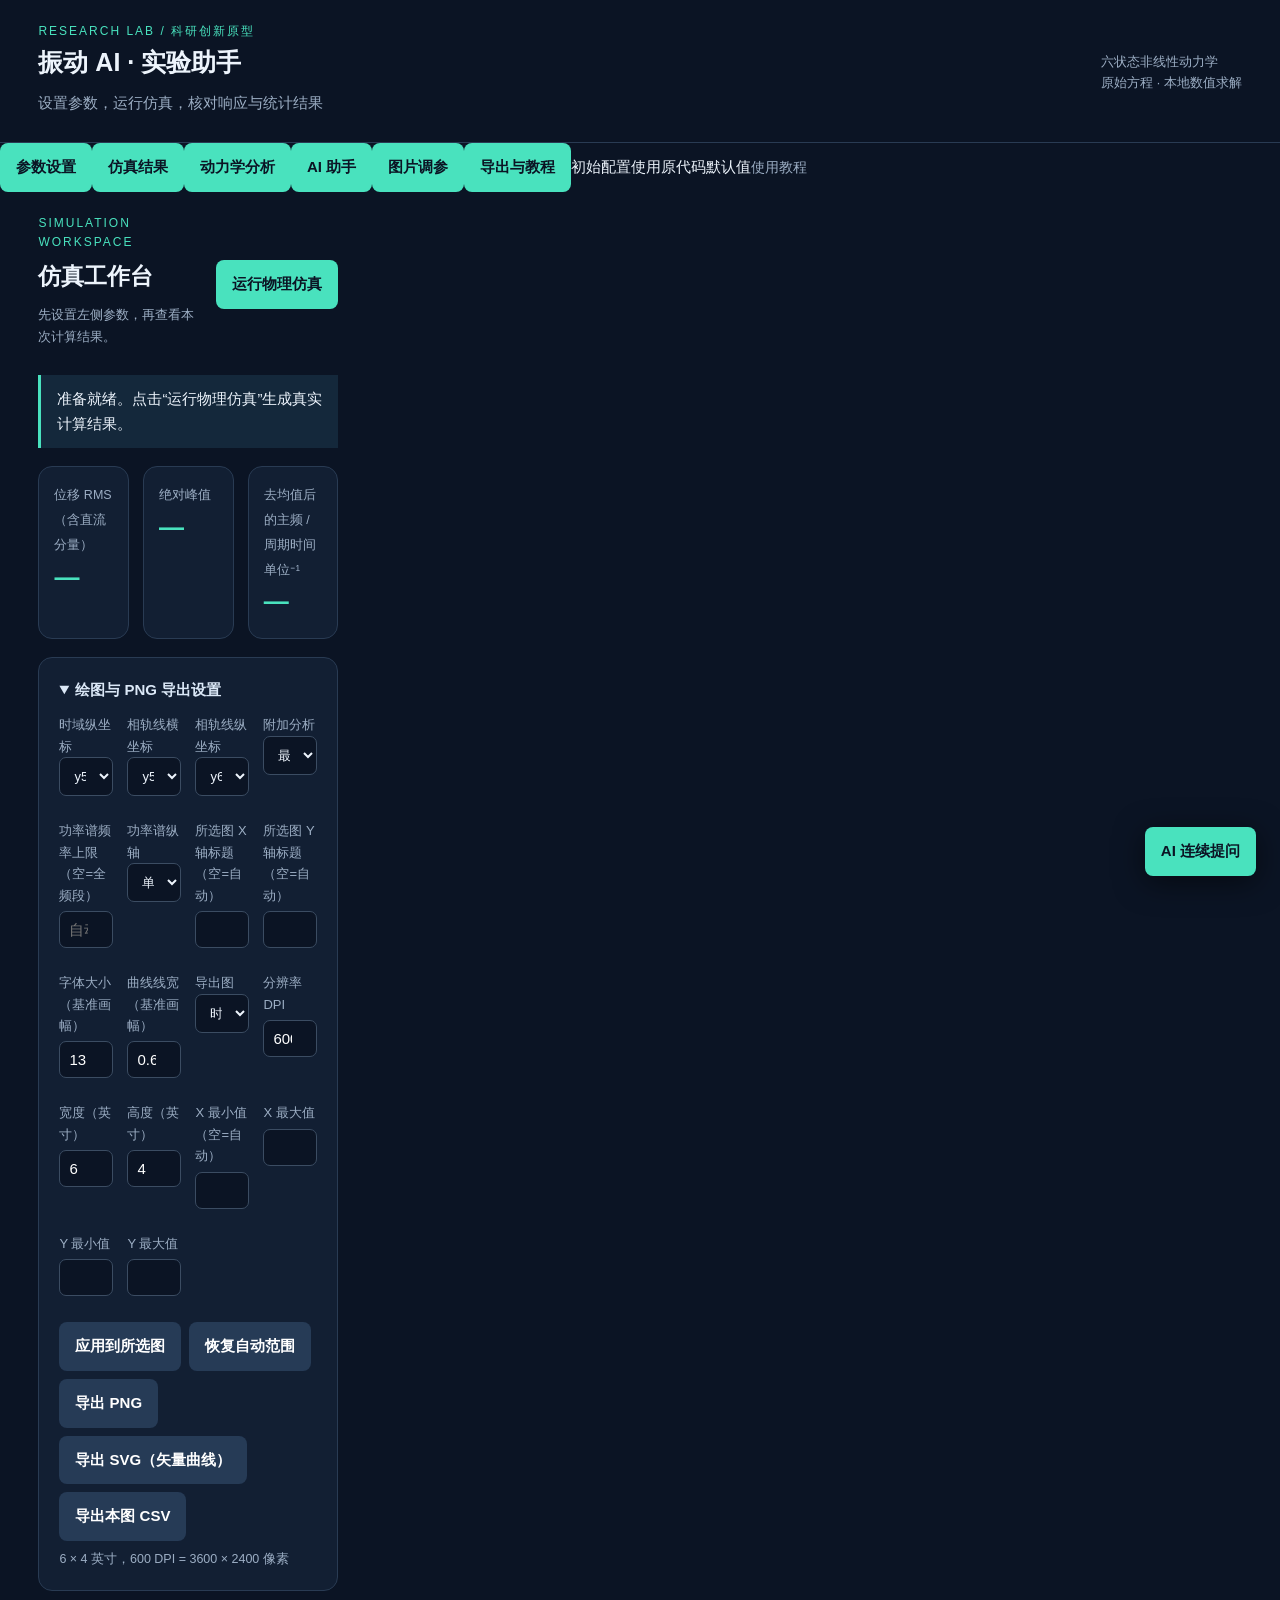
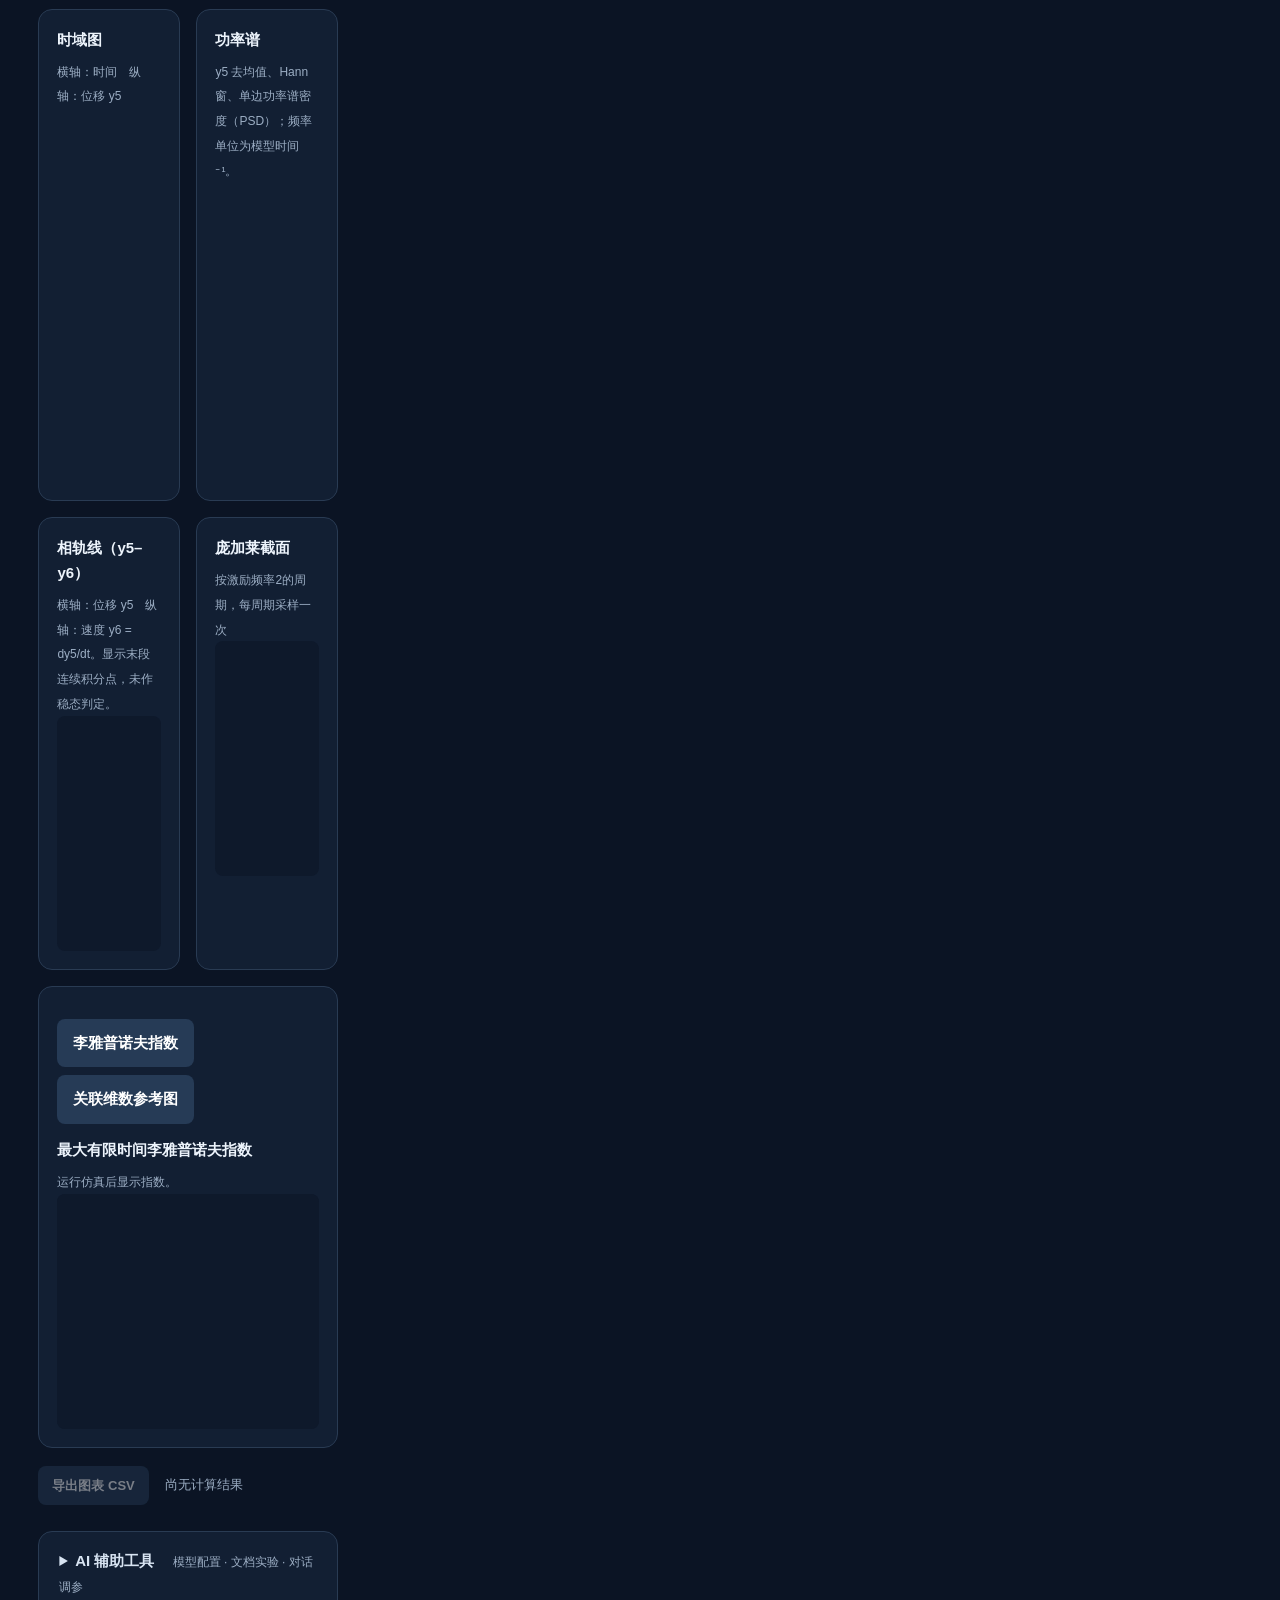
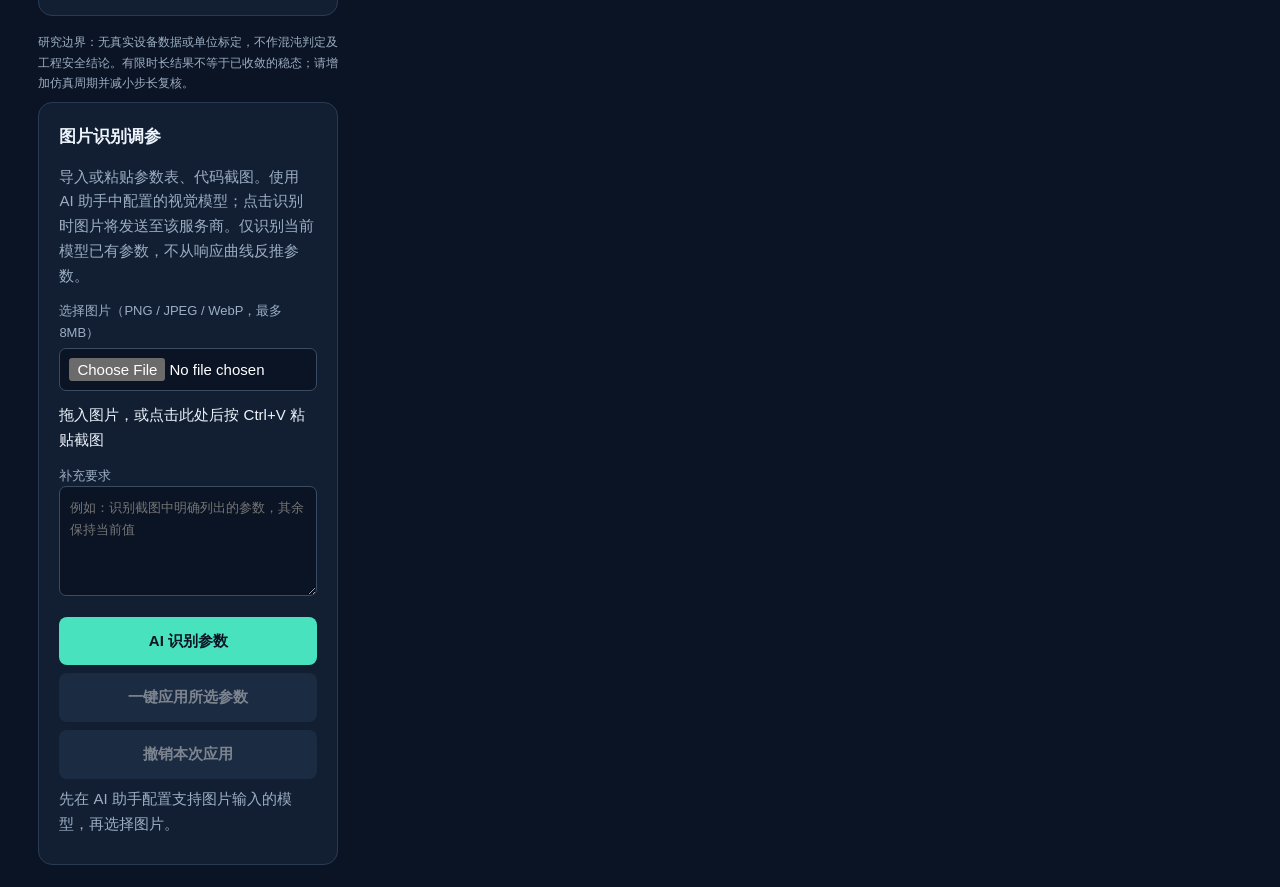
==== commit 860b9436: "同步 振动AI实验助手-模块与图片调参完整版.zip：index.html" ====
--- a/index.html
+++ b/index.html
@@ -1,10 +1,10 @@
 <!doctype html><html lang="zh-CN"><head><meta charset="utf-8"><meta name="viewport" content="width=device-width,initial-scale=1"><title>振动 AI · 科研实验助手</title>
 <link rel="stylesheet" href="/styles.css">
 </head><body><header><div><div class="tag">RESEARCH LAB / 科研创新原型</div><h1>振动 AI · 实验助手</h1><p>设置参数，运行仿真，核对响应与统计结果</p></div><small>六状态非线性动力学<br>原始方程 · 本地数值求解</small></header>
-<nav class="entry-modes" aria-label="工作区导航"><a href="#workspace" class="active">仿真工作台</a><button id="openAssistant" class="text-button" aria-controls="assistantTools" aria-expanded="false">AI 辅助工具</button><span>初始配置使用原代码默认值</span></nav>
-<main><aside class="panel" id="manualPanel"><div class="panel-heading"><h2>仿真参数</h2><small>可手动编辑</small></div><p>选择配置后运行，或展开各组参数精确调整。</p><div class="actions"><button id="resetDefaults" class="secondary">恢复原代码默认值</button><button id="quickDefaults" class="secondary">快速试算配置</button></div><p id="parameterState" role="status">已加载原代码默认值。</p><div id="fields"></div><div id="advanced"></div><div class="actions"><button id="config" class="secondary">导出当前参数</button><button id="load" class="secondary">导入参数 JSON</button><input type="file" id="file" accept=".json" hidden></div></aside>
-<section id="workspace"><div class="workspace-heading"><div><div class="tag">SIMULATION WORKSPACE</div><h2>仿真工作台</h2><p>先设置左侧参数，再查看本次计算结果。</p></div><button id="run">运行物理仿真</button></div><div id="status" class="status" role="status">准备就绪。点击“运行物理仿真”生成真实计算结果。</div><div class="metrics"><div class="metric"><small>位移 RMS（含直流分量）</small><strong id="rms">—</strong></div><div class="metric"><small>绝对峰值</small><strong id="peak">—</strong></div><div class="metric"><small>去均值后的主频 / 周期时间单位⁻¹</small><strong id="freq">—</strong></div></div><details class="panel plot-options" open><summary>绘图与 PNG 导出设置</summary><div class="option-grid"><label>时域纵坐标<select id="timeAxis"></select></label><label>相轨线横坐标<select id="phaseX"></select></label><label>相轨线纵坐标<select id="phaseY"></select></label><label>附加分析<select id="analysisKind"><option value="lyapunov">最大有限时间李雅普诺夫指数</option><option value="rms">分窗 RMS（y5）</option><option value="histogram">位移分布（y5）</option><option value="autocorrelation">自相关（y5，末段）</option><option value="correlation_dimension">关联维数参考图</option><option value="custom">自定义状态投影</option></select></label><label>功率谱频率上限（空=全频段）<input id="spectrumMax" type="number" min="0" step="any" placeholder="自动：奈奎斯特频率"></label><label>功率谱纵轴<select id="spectrumScale"><option value="linear">单边 PSD（线性）</option><option value="db">单边 PSD（dB，参考值1模型单位）</option></select></label><label>所选图 X轴标题（空=自动）<input id="figureXLabel" type="text" maxlength="160"></label><label>所选图 Y轴标题（空=自动）<input id="figureYLabel" type="text" maxlength="160"></label><label>字体大小（基准画幅）<input id="figureFont" type="number" min="8" max="24" value="13"></label><label>曲线线宽（基准画幅）<input id="figureLine" type="number" min="0.2" max="3" step="0.1" value="0.6"></label><label>导出图<select id="exportPlot"><option value="time">时域图</option><option value="spectrum">功率谱</option><option value="phase">相图</option><option value="section">庞加莱截面</option><option value="extra">附加分析图</option></select></label><label>分辨率 DPI<input id="pngDpi" type="number" min="72" max="1200" value="600"></label><label>宽度（英寸）<input id="pngWidth" type="number" min="2" max="16" step="0.1" value="6"></label><label>高度（英寸）<input id="pngHeight" type="number" min="2" max="16" step="0.1" value="4"></label><label>X 最小值（空=自动）<input type="number" step="any" id="xmin"></label><label>X 最大值<input type="number" step="any" id="xmax"></label><label>Y 最小值<input type="number" step="any" id="ymin"></label><label>Y 最大值<input type="number" step="any" id="ymax"></label></div><div class="actions"><button id="applyRange" class="secondary">应用到所选图</button><button id="autoRange" class="secondary">恢复自动范围</button><button id="exportPng" class="secondary">导出 PNG</button><button id="exportSvg" class="secondary">导出 SVG（矢量曲线）</button><button id="exportFigureCsv" class="secondary">导出本图 CSV</button><small id="pngState">6 × 4 英寸，600 DPI = 3600 × 2400 像素</small></div></details><div class="grid" id="charts"><div class="chart"><h2>时域图</h2><small id="timeNote">横轴：时间　纵轴：位移 y5</small><canvas id="time"></canvas></div><div class="chart"><h2>功率谱</h2><small>y5 去均值、Hann窗、单边功率谱密度（PSD）；频率单位为模型时间⁻¹。</small><canvas id="spectrum"></canvas></div><div class="chart"><h2>相轨线（y5–y6）</h2><small id="phaseNote">横轴：位移 y5　纵轴：速度 y6 = dy5/dt。显示末段连续积分点，未作稳态判定。</small><canvas id="phase"></canvas></div><div class="chart"><h2>庞加莱截面</h2><small>按激励频率2的周期，每周期采样一次</small><canvas id="section"></canvas></div></div><div class="chart extra-chart"><h2 id="extraTitle">附加动力学分析</h2><small id="extraNote">选择分析类型后显示；不自动作稳态或混沌判定。</small><canvas id="extra"></canvas></div><div class="result-actions"><button class="secondary" id="csv" disabled>导出图表 CSV</button><small id="resultMeta">尚无计算结果</small></div><details class="panel auxiliary" id="assistantTools"><summary>AI 辅助工具 <small>模型配置 · 文档实验 · 对话调参</small></summary><div id="assistant" class="tool-content"></div></details><p class="notice">研究边界：无真实设备数据或单位标定，不作混沌判定及工程安全结论。有限时长结果不等于已收敛的稳态；请增加仿真周期并减小步长复核。</p></section></main>
+<nav class="module-nav" aria-label="功能模块导航"><button class="module-tab active" data-module="params">参数设置</button><button class="module-tab" data-module="results">仿真结果</button><button class="module-tab" data-module="analysis">动力学分析</button><button class="module-tab" data-module="ai">AI 助手</button><button class="module-tab" data-module="image">图片调参</button><button class="module-tab" data-module="export">导出与教程</button><span>初始配置使用原代码默认值</span></nav>
+<main><aside class="panel module-panel" data-module-panel="params" id="manualPanel"><div class="panel-heading"><h2>仿真参数</h2><small>可手动编辑</small></div><p>选择配置后运行，或展开各组参数精确调整。</p><div class="actions"><button id="resetDefaults" class="secondary">恢复原代码默认值</button><button id="quickDefaults" class="secondary">快速试算配置</button></div><p id="parameterState" role="status">已加载原代码默认值。</p><div id="fields"></div><div id="advanced"></div><div class="actions"><button id="config" class="secondary">导出当前参数</button><button id="load" class="secondary">导入参数 JSON</button><input type="file" id="file" accept=".json" hidden></div></aside>
+<section id="workspace" class="module-panel" data-module-panel="results"><div class="workspace-heading"><div><div class="tag">SIMULATION WORKSPACE</div><h2>仿真工作台</h2><p>先设置左侧参数，再查看本次计算结果。</p></div><button id="run">运行物理仿真</button></div><div id="status" class="status" role="status">准备就绪。点击“运行物理仿真”生成真实计算结果。</div><div class="metrics"><div class="metric"><small>位移 RMS（含直流分量）</small><strong id="rms">—</strong></div><div class="metric"><small>绝对峰值</small><strong id="peak">—</strong></div><div class="metric"><small>去均值后的主频 / 周期时间单位⁻¹</small><strong id="freq">—</strong></div></div><details class="panel plot-options module-panel" data-module-panel="export" open><summary>绘图与 PNG 导出设置</summary><div class="option-grid"><label>时域纵坐标<select id="timeAxis"></select></label><label>相轨线横坐标<select id="phaseX"></select></label><label>相轨线纵坐标<select id="phaseY"></select></label><label>附加分析<select id="analysisKind"><option value="lyapunov">最大有限时间李雅普诺夫指数</option><option value="rms">分窗 RMS（y5）</option><option value="histogram">位移分布（y5）</option><option value="autocorrelation">自相关（y5，末段）</option><option value="correlation_dimension">关联维数参考图</option><option value="custom">自定义状态投影</option></select></label><label>功率谱频率上限（空=全频段）<input id="spectrumMax" type="number" min="0" step="any" placeholder="自动：奈奎斯特频率"></label><label>功率谱纵轴<select id="spectrumScale"><option value="linear">单边 PSD（线性）</option><option value="db">单边 PSD（dB，参考值1模型单位）</option></select></label><label>所选图 X轴标题（空=自动）<input id="figureXLabel" type="text" maxlength="160"></label><label>所选图 Y轴标题（空=自动）<input id="figureYLabel" type="text" maxlength="160"></label><label>字体大小（基准画幅）<input id="figureFont" type="number" min="8" max="24" value="13"></label><label>曲线线宽（基准画幅）<input id="figureLine" type="number" min="0.2" max="3" step="0.1" value="0.6"></label><label>导出图<select id="exportPlot"><option value="time">时域图</option><option value="spectrum">功率谱</option><option value="phase">相图</option><option value="section">庞加莱截面</option><option value="extra">附加分析图</option></select></label><label>分辨率 DPI<input id="pngDpi" type="number" min="72" max="1200" value="600"></label><label>宽度（英寸）<input id="pngWidth" type="number" min="2" max="16" step="0.1" value="6"></label><label>高度（英寸）<input id="pngHeight" type="number" min="2" max="16" step="0.1" value="4"></label><label>X 最小值（空=自动）<input type="number" step="any" id="xmin"></label><label>X 最大值<input type="number" step="any" id="xmax"></label><label>Y 最小值<input type="number" step="any" id="ymin"></label><label>Y 最大值<input type="number" step="any" id="ymax"></label></div><div class="actions"><button id="applyRange" class="secondary">应用到所选图</button><button id="autoRange" class="secondary">恢复自动范围</button><button id="exportPng" class="secondary">导出 PNG</button><button id="exportSvg" class="secondary">导出 SVG（矢量曲线）</button><button id="exportFigureCsv" class="secondary">导出本图 CSV</button><small id="pngState">6 × 4 英寸，600 DPI = 3600 × 2400 像素</small></div></details><div class="grid" id="charts"><div class="chart"><h2>时域图</h2><small id="timeNote">横轴：时间　纵轴：位移 y5</small><canvas id="time"></canvas></div><div class="chart"><h2>功率谱</h2><small>y5 去均值、Hann窗、单边功率谱密度（PSD）；频率单位为模型时间⁻¹。</small><canvas id="spectrum"></canvas></div><div class="chart"><h2>相轨线（y5–y6）</h2><small id="phaseNote">横轴：位移 y5　纵轴：速度 y6 = dy5/dt。显示末段连续积分点，未作稳态判定。</small><canvas id="phase"></canvas></div><div class="chart"><h2>庞加莱截面</h2><small>按激励频率2的周期，每周期采样一次</small><canvas id="section"></canvas></div></div><div class="chart extra-chart module-panel" data-module-panel="analysis"><h2 id="extraTitle">附加动力学分析</h2><small id="extraNote">选择分析类型后显示；不自动作稳态或混沌判定。</small><canvas id="extra"></canvas></div><div class="result-actions"><button class="secondary" id="csv" disabled>导出图表 CSV</button><small id="resultMeta">尚无计算结果</small></div><details class="panel auxiliary module-panel" data-module-panel="ai" id="assistantTools"><summary>AI 辅助工具 <small>模型配置 · 文档实验 · 对话调参</small></summary><div id="assistant" class="tool-content"></div></details><p class="notice">研究边界：无真实设备数据或单位标定，不作混沌判定及工程安全结论。有限时长结果不等于已收敛的稳态；请增加仿真周期并减小步长复核。</p></section></main>
 <button id="chatLauncher" class="chat-launcher" aria-controls="chatDock">AI 连续提问</button><aside id="chatDock" class="chat-dock" hidden><div class="dock-heading"><strong>AI 科研助手</strong><button id="closeChat" class="secondary">收起</button></div><div id="dockBody"></div></aside><script src="/defaults.js"></script>
-<script src="/main.js"></script><script src="/assistant.js"></script><script src="/analysis.js"></script><script src="/review.js"></script><script src="/guide.js"></script></body></html>
+<script src="/main.js"></script><script src="/assistant.js"></script><script src="/analysis.js"></script><script src="/review.js"></script><script src="/guide.js"></script><script src="/modules.js"></script></body></html>
 
 
--- a/styles.css
+++ b/styles.css
@@ -21,3 +21,16 @@
 #time,#spectrum{height:300px;background:transparent;border-radius:0}
 
 
+
+/* Continuous conversation controls keep the dark workspace palette. */
+.chat-memory{flex-wrap:wrap}.chat-memory small{flex-basis:100%;line-height:1.4}
+.chat-preferences label{font-size:11px;margin:6px 0}.chat-error{border:1px solid #b87865}
+.chat-dock #chatState{max-height:70px;overflow:auto;flex-shrink:0}
+.chat-dock .chat-log{min-height:100px}.chat-dock #dockBody{overflow:hidden}
+.chat-dock textarea{flex-shrink:0}.chat-dock .actions{flex-shrink:0}
+
+.review-card{border:1px solid #365577;background:linear-gradient(120deg,#12263a,#121f33);padding:20px;border-radius:14px;margin-bottom:24px}.review-intro{display:flex;justify-content:space-between;gap:16px;align-items:flex-start}.review-intro h2{font-size:21px;margin:6px 0}.review-intro p,.review-card>p,.review-details p{font-size:12px}.review-badge{color:#49e2be;border:1px solid #397361;border-radius:20px;padding:5px 10px;white-space:nowrap;font-size:12px}.review-steps{display:flex;gap:22px;flex-wrap:wrap;padding-left:22px;font-size:12px;color:#b7c9dd}.review-card button{font-size:13px;padding:10px 14px}.review-details summary{font-size:12px}.review-card table{margin-top:14px}.review-score-grid{display:grid;grid-template-columns:repeat(4,minmax(0,1fr));gap:9px;margin:12px 0}.review-score-grid>div{background:#0c192a;border:1px solid #2d4662;border-radius:8px;padding:10px;font-size:11px;line-height:1.55}.review-score-grid b{color:#49e2be;font-size:12px}@media(max-width:800px){.review-score-grid{grid-template-columns:repeat(2,minmax(0,1fr))}}.review-card #demoStatus{color:#b9d5eb;min-height:2em}@media(max-width:650px){.review-intro{display:block}.review-badge{display:inline-block;margin-top:8px}.review-intro h2{font-size:18px}.review-steps{gap:12px}.review-card{padding:15px}}
+
+.guide-dialog{width:min(620px,calc(100vw - 28px));border:1px solid #49e2be;border-radius:14px;background:#121f33;color:#edf4fc;padding:0;box-shadow:0 12px 80px #000d}.guide-dialog::backdrop{background:#020817aa}.guide-header{display:flex;justify-content:space-between;align-items:center;padding:16px 20px;border-bottom:1px solid #293b53}.guide-header button{width:auto}.guide-dialog>p,.guide-dialog>h2,.guide-dialog>#guideText,.guide-dialog>.actions,.guide-dialog>small{display:block;margin-left:20px;margin-right:20px}.guide-dialog>p{color:#49e2be;font-size:12px;margin-top:20px;margin-bottom:4px}.guide-dialog h2{font-size:20px;margin-top:4px}.guide-dialog #guideText{min-height:110px;line-height:1.9;color:#bfd0e2}.guide-dialog .actions{justify-content:flex-end;margin-top:22px}.guide-dialog small{display:block;color:#8ea2bb;padding-bottom:18px}.guide-highlight{outline:3px solid #49e2be;outline-offset:6px;transition:outline .2s}.entry-modes #openGuide{margin-left:0}
+
+.guide-dialog{max-height:calc(100dvh - 24px);overflow:auto}.guide-dialog .actions{display:flex;flex-wrap:wrap;gap:8px}.guide-dialog .actions button{font-size:13px;padding:9px 12px}@media(max-width:620px){.entry-modes{flex-wrap:wrap}}
